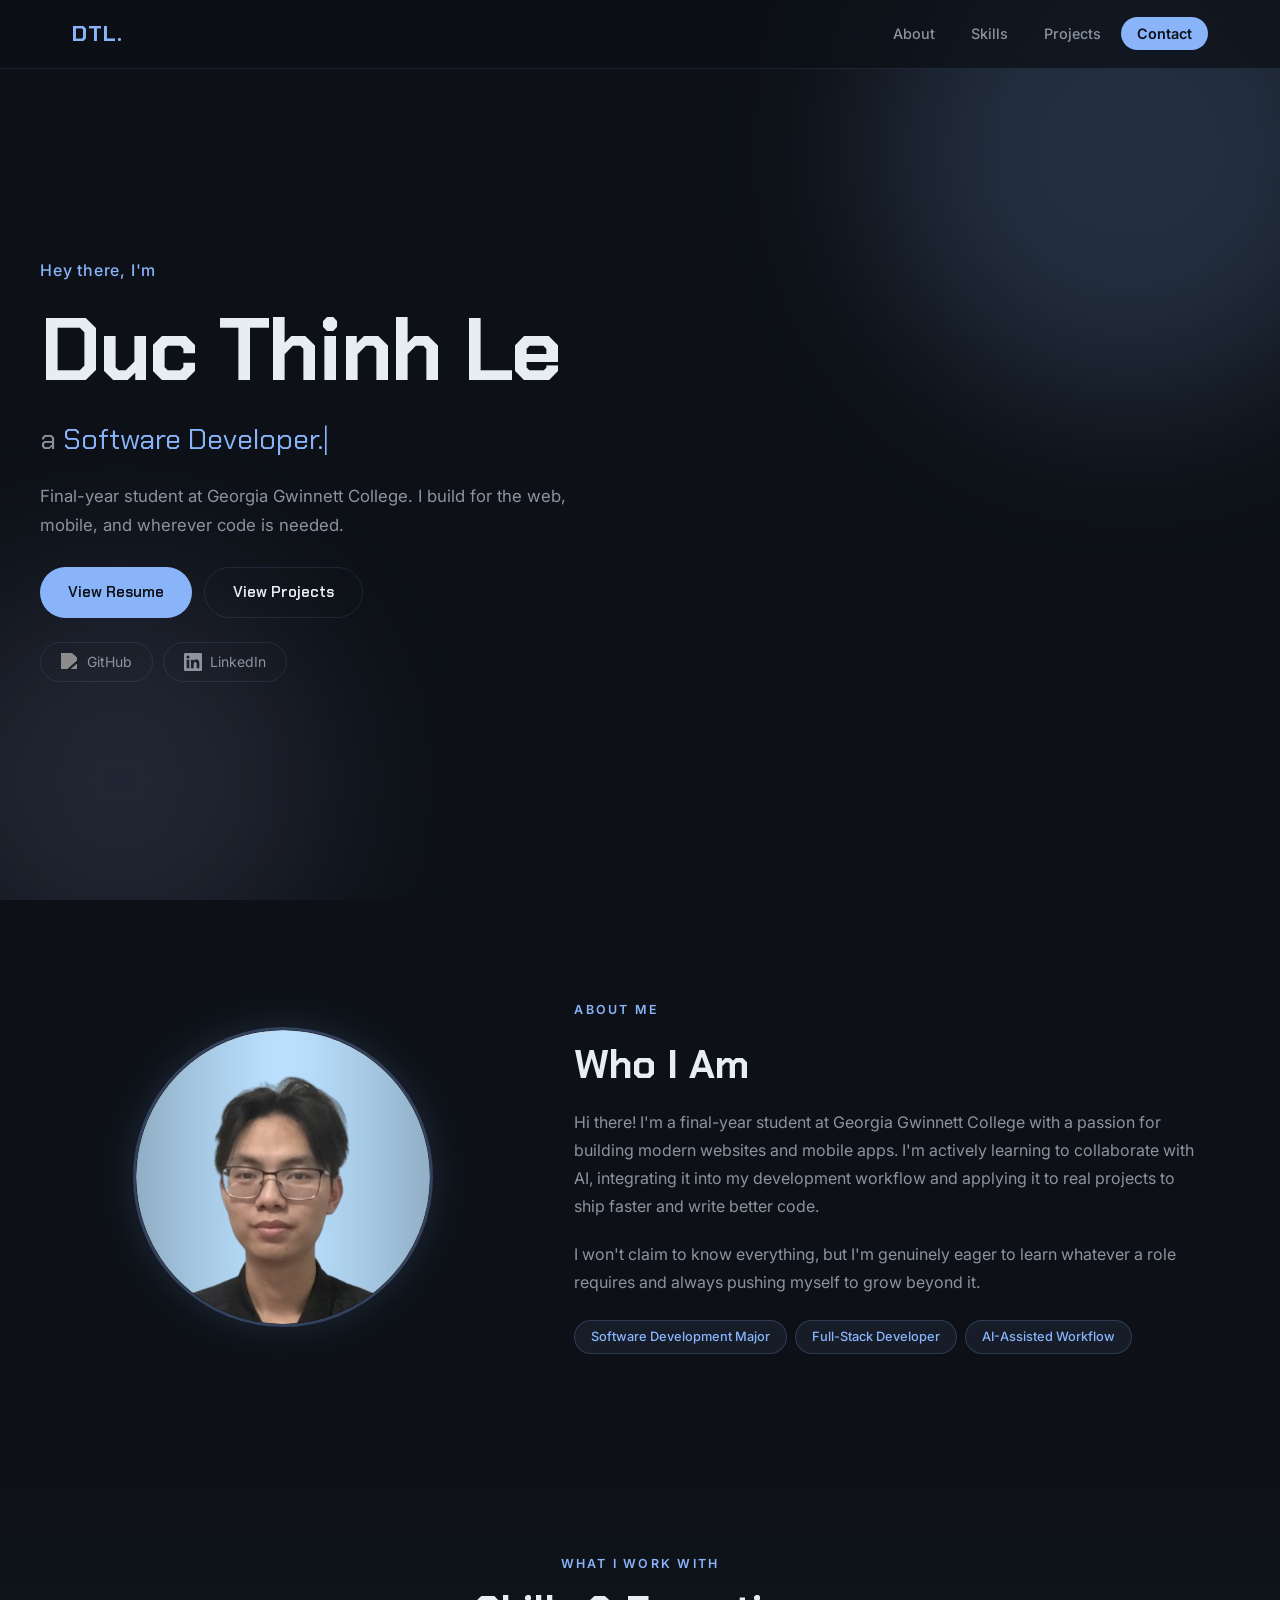
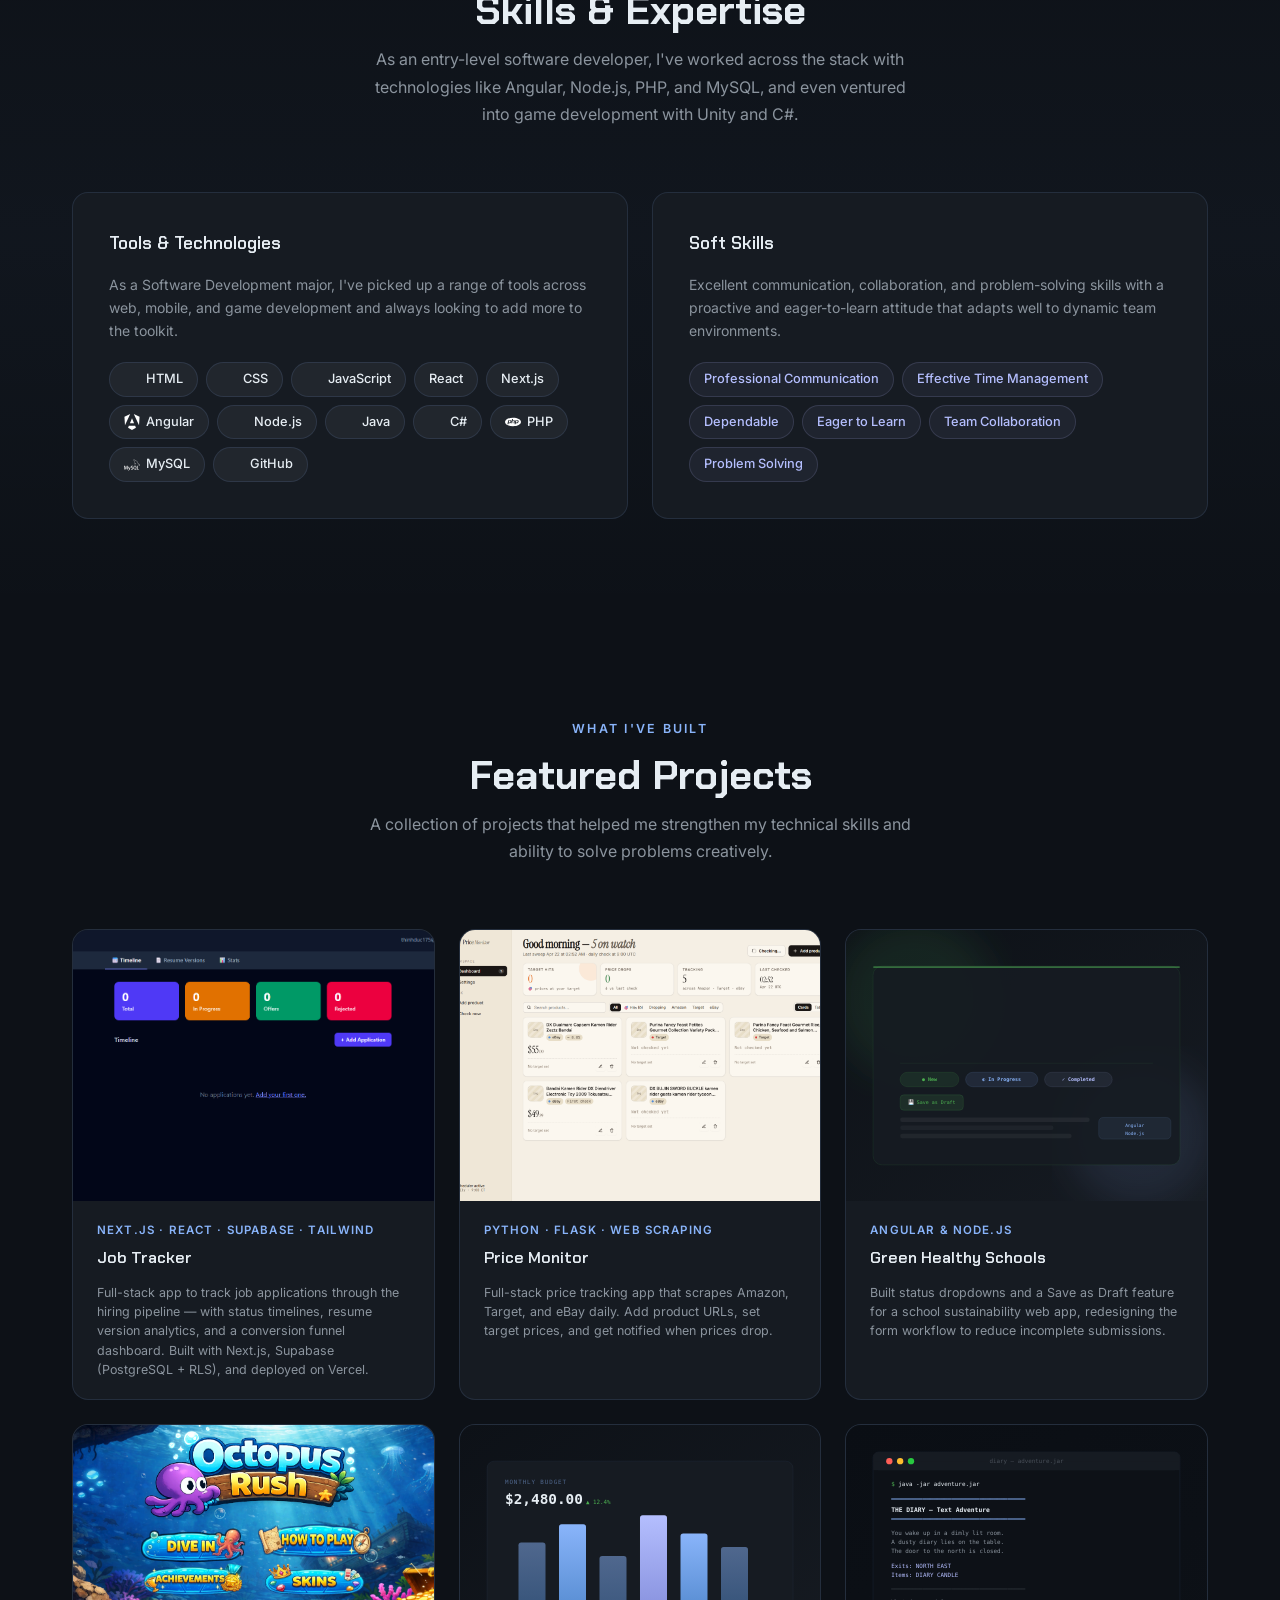
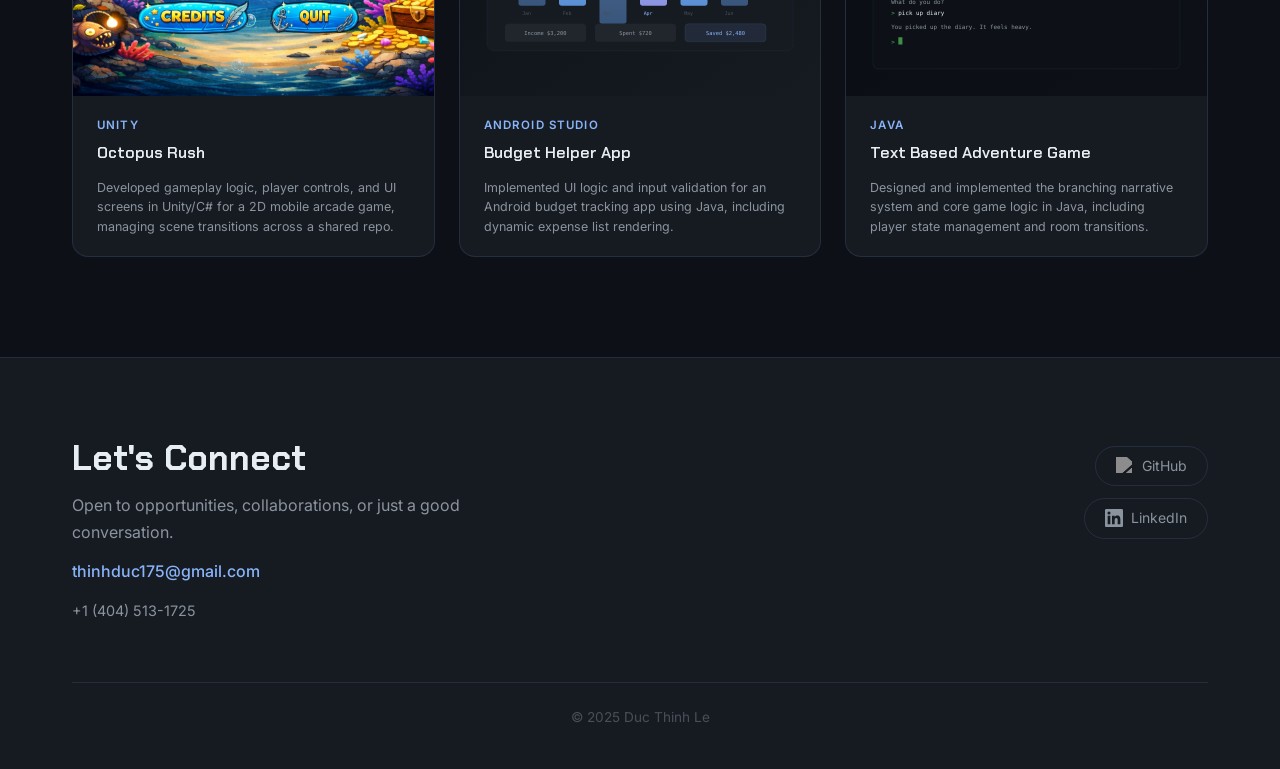
==== index.html @ 457f5bfb "Add Price Monitor project to portfolio and resume - Live link to Railway deployment with real screen" ====
<!DOCTYPE html>
<html lang="en">
  <head>
    <meta charset="UTF-8" />
    <meta name="viewport" content="width=device-width, initial-scale=1.0" />
    <title>Duc Thinh Le — Portfolio</title>
    <link rel="stylesheet" href="css/main.css" />
    <link rel="icon" href="./assets/rocket-icon.ico" />
    <link rel="preconnect" href="https://fonts.googleapis.com" />
    <link rel="preconnect" href="https://fonts.gstatic.com" crossorigin />
    <link href="https://fonts.googleapis.com/css2?family=Chakra+Petch:wght@300;400;600;700&family=Inter:wght@400;500&display=swap" rel="stylesheet" />
  </head>
  <body>

    <!-- NAV -->
    <nav class="nav">
      <div class="nav__inner">
        <a href="#hero" class="nav__logo">DTL.</a>
        <ul class="nav__links" id="navLinks">
          <li><a href="#about" onclick="closeNav()">About</a></li>
          <li><a href="#skills" onclick="closeNav()">Skills</a></li>
          <li><a href="#projects" onclick="closeNav()">Projects</a></li>
          <li><a href="#contact" class="nav__cta" onclick="closeNav()">Contact</a></li>
        </ul>
        <button class="nav__hamburger" id="hamburger" aria-label="Toggle menu" onclick="toggleNav()">
          <span></span><span></span><span></span>
        </button>
      </div>
    </nav>

    <!-- HERO -->
    <section id="hero" class="hero">
      <div class="blob blob--1"></div>
      <div class="blob blob--2"></div>
      <div class="hero__inner">
        <span class="hero__greeting">Hey there, I'm</span>
        <h1 class="hero__name">Duc Thinh Le</h1>
        <p class="hero__role">a <span id="typewriter" class="typewriter"></span><span class="cursor">|</span></p>
        <p class="hero__bio">
          Final-year student at Georgia Gwinnett College. I build for the web, mobile, and wherever code is needed.
        </p>
        <div class="hero__actions">
          <a href="./resume.html" target="_blank" class="btn btn--primary">View Resume</a>
          <a href="#projects" class="btn btn--ghost">View Projects</a>
        </div>
        <div class="hero__socials">
          <a href="https://github.com/ducthinhle1" target="_blank" rel="noopener noreferrer" class="social-pill">
            <img src="./assets/icons/github.svg" alt="GitHub" />
            GitHub
          </a>
          <a href="https://www.linkedin.com/in/duc-thinh-le-26557335a/" target="_blank" rel="noopener noreferrer" class="social-pill">
            <svg xmlns="http://www.w3.org/2000/svg" width="18" height="18" viewBox="0 0 24 24" fill="currentColor" aria-hidden="true"><path d="M20.447 20.452h-3.554v-5.569c0-1.328-.027-3.037-1.852-3.037-1.853 0-2.136 1.445-2.136 2.939v5.667H9.351V9h3.414v1.561h.046c.477-.9 1.637-1.85 3.37-1.85 3.601 0 4.267 2.37 4.267 5.455v6.286zM5.337 7.433a2.062 2.062 0 0 1-2.063-2.065 2.064 2.064 0 1 1 2.063 2.065zm1.782 13.019H3.555V9h3.564v11.452zM22.225 0H1.771C.792 0 0 .774 0 1.729v20.542C0 23.227.792 24 1.771 24h20.451C23.2 24 24 23.227 24 22.271V1.729C24 .774 23.2 0 22.222 0h.003z"/></svg>
            LinkedIn
          </a>
        </div>
      </div>
    </section>

    <!-- ABOUT -->
    <section id="about" class="about">
      <div class="container">
        <div class="about__grid">
          <div class="about__photo-wrap">
            <div class="about__photo-frame">
              <img src="./assets/profilephoto.jpg" alt="Duc Thinh Le" class="about__photo" />
            </div>
          </div>
          <div class="about__content">
            <span class="section__eyebrow">About Me</span>
            <h2 class="section__heading">Who I Am</h2>
            <p class="about__text">
              Hi there! I'm a final-year student at Georgia Gwinnett College with a passion for
              building modern websites and mobile apps. I'm actively learning to collaborate with AI,
              integrating it into my development workflow and applying it to real projects to ship
              faster and write better code.
            </p>
            <p class="about__text">
              I won't claim to know everything, but I'm genuinely eager to learn whatever a role
              requires and always pushing myself to grow beyond it.
            </p>
            <div class="about__tags">
              <span class="tag">Software Development Major</span>
              <span class="tag">Full-Stack Developer</span>
              <span class="tag">AI-Assisted Workflow</span>
            </div>
          </div>
        </div>
      </div>
    </section>

    <!-- SKILLS -->
    <section id="skills" class="skills">
      <div class="container">
        <div class="section__header">
          <span class="section__eyebrow">What I Work With</span>
          <h2 class="section__heading">Skills &amp; Expertise</h2>
          <p class="section__subtext">
            As an entry-level software developer, I've worked across the stack with technologies like
            Angular, Node.js, PHP, and MySQL, and even ventured into game development with Unity and C#.
          </p>
        </div>
        <div class="skills__cards">
          <div class="skills__card">
            <h3 class="skills__card-title">Tools &amp; Technologies</h3>
            <p class="skills__card-desc">
              As a Software Development major, I've picked up a range of tools across web, mobile,
              and game development and always looking to add more to the toolkit.
            </p>
            <div class="pills">
              <span class="pill"><img src="./assets/icons/html.svg" alt="" />HTML</span>
              <span class="pill"><img src="./assets/icons/css.svg" alt="" />CSS</span>
              <span class="pill"><img src="./assets/icons/JS.svg" alt="" />JavaScript</span>
              <span class="pill">React</span>
              <span class="pill">Next.js</span>
              <span class="pill"><img src="./assets/icons/angular.svg" alt="" />Angular</span>
              <span class="pill"><img src="./assets/icons/node-js.svg" alt="" />Node.js</span>
              <span class="pill"><img src="./assets/icons/java.svg" alt="" />Java</span>
              <span class="pill"><img src="./assets/icons/csharp.svg" alt="" />C#</span>
              <span class="pill"><img src="./assets/icons/php.svg" alt="" />PHP</span>
              <span class="pill"><img src="./assets/icons/mysql.svg" alt="" />MySQL</span>
              <span class="pill"><img src="./assets/icons/github.svg" alt="" />GitHub</span>
            </div>
          </div>
          <div class="skills__card">
            <h3 class="skills__card-title">Soft Skills</h3>
            <p class="skills__card-desc">
              Excellent communication, collaboration, and problem-solving skills with a proactive
              and eager-to-learn attitude that adapts well to dynamic team environments.
            </p>
            <div class="pills">
              <span class="pill pill--soft">Professional Communication</span>
              <span class="pill pill--soft">Effective Time Management</span>
              <span class="pill pill--soft">Dependable</span>
              <span class="pill pill--soft">Eager to Learn</span>
              <span class="pill pill--soft">Team Collaboration</span>
              <span class="pill pill--soft">Problem Solving</span>
            </div>
          </div>
        </div>
      </div>
    </section>

    <!-- PROJECTS -->
    <section id="projects" class="projects">
      <div class="container">
        <div class="section__header">
          <span class="section__eyebrow">What I've Built</span>
          <h2 class="section__heading">Featured Projects</h2>
          <p class="section__subtext">
            A collection of projects that helped me strengthen my technical skills and ability to solve problems creatively.
          </p>
        </div>
        <div class="projects__grid">

          <a href="https://job-tracker-pi-dusky.vercel.app" target="_blank" rel="noopener noreferrer" class="project-card">
            <div class="project-card__img-wrap">
              <img src="./assets/JobTracker.png" alt="Job Tracker" class="project-card__img" />
              <div class="project-card__overlay"><span>View Live →</span></div>
            </div>
            <div class="project-card__body">
              <span class="project-card__tech">Next.js · React · Supabase · Tailwind</span>
              <h3 class="project-card__title">Job Tracker</h3>
              <p class="project-card__desc">Full-stack app to track job applications through the hiring pipeline — with status timelines, resume version analytics, and a conversion funnel dashboard. Built with Next.js, Supabase (PostgreSQL + RLS), and deployed on Vercel.</p>
            </div>
          </a>

          <a href="https://price-monitor-production-5ecb.up.railway.app" target="_blank" rel="noopener noreferrer" class="project-card">
            <div class="project-card__img-wrap">
              <img src="./assets/price_monitor.png" alt="Price Monitor" class="project-card__img" />
              <div class="project-card__overlay"><span>View Live →</span></div>
            </div>
            <div class="project-card__body">
              <span class="project-card__tech">Python · Flask · Web Scraping</span>
              <h3 class="project-card__title">Price Monitor</h3>
              <p class="project-card__desc">Full-stack price tracking app that scrapes Amazon, Target, and eBay daily. Add product URLs, set target prices, and get notified when prices drop.</p>
            </div>
          </a>

          <a href="https://github.com/GGC-SD/GreenHealthySchools" target="_blank" rel="noopener noreferrer" class="project-card">
            <div class="project-card__img-wrap">
              <img src="./assets/green-healthy-schools.svg" alt="Green Healthy Schools" class="project-card__img" />
              <div class="project-card__overlay"><span>View on GitHub →</span></div>
            </div>
            <div class="project-card__body">
              <span class="project-card__tech">Angular &amp; Node.js</span>
              <h3 class="project-card__title">Green Healthy Schools</h3>
              <p class="project-card__desc">Built status dropdowns and a Save as Draft feature for a school sustainability web app, redesigning the form workflow to reduce incomplete submissions.</p>
            </div>
          </a>

          <a href="https://github.com/ChristianZar/OctopusRush" target="_blank" rel="noopener noreferrer" class="project-card">
            <div class="project-card__img-wrap">
              <img src="./assets/OctopusRushGame.png" alt="Octopus Rush" class="project-card__img" />
              <div class="project-card__overlay"><span>View on GitHub →</span></div>
            </div>
            <div class="project-card__body">
              <span class="project-card__tech">Unity</span>
              <h3 class="project-card__title">Octopus Rush</h3>
              <p class="project-card__desc">Developed gameplay logic, player controls, and UI screens in Unity/C# for a 2D mobile arcade game, managing scene transitions across a shared repo.</p>
            </div>
          </a>

          <a href="https://github.com/ChristianZar/BudgetHelper-app" target="_blank" rel="noopener noreferrer" class="project-card">
            <div class="project-card__img-wrap">
              <img src="./assets/budget-helper.svg" alt="Budget Helper App" class="project-card__img" />
              <div class="project-card__overlay"><span>View on GitHub →</span></div>
            </div>
            <div class="project-card__body">
              <span class="project-card__tech">Android Studio</span>
              <h3 class="project-card__title">Budget Helper App</h3>
              <p class="project-card__desc">Implemented UI logic and input validation for an Android budget tracking app using Java, including dynamic expense list rendering.</p>
            </div>
          </a>

          <a href="https://github.com/rwprice31/diary" target="_blank" rel="noopener noreferrer" class="project-card">
            <div class="project-card__img-wrap">
              <img src="./assets/text-adventure.svg" alt="Text Based Adventure Game" class="project-card__img" />
              <div class="project-card__overlay"><span>View on GitHub →</span></div>
            </div>
            <div class="project-card__body">
              <span class="project-card__tech">Java</span>
              <h3 class="project-card__title">Text Based Adventure Game</h3>
              <p class="project-card__desc">Designed and implemented the branching narrative system and core game logic in Java, including player state management and room transitions.</p>
            </div>
          </a>


        </div>
      </div>
    </section>

    <!-- FOOTER / CONTACT -->
    <footer id="contact" class="footer">
      <div class="container">
        <div class="footer__grid">
          <div class="footer__left">
            <h2 class="footer__heading">Let's Connect</h2>
            <p class="footer__text">Open to opportunities, collaborations, or just a good conversation.</p>
            <a href="mailto:thinhduc175@gmail.com" class="footer__email">thinhduc175@gmail.com</a>
            <p class="footer__phone">+1 (404) 513-1725</p>
          </div>
          <div class="footer__right">
            <a href="https://github.com/ducthinhle1" target="_blank" rel="noopener noreferrer" class="social-pill">
              <img src="./assets/icons/github.svg" alt="GitHub" />
              GitHub
            </a>
            <a href="https://www.linkedin.com/in/duc-thinh-le-26557335a/" target="_blank" rel="noopener noreferrer" class="social-pill">
              <svg xmlns="http://www.w3.org/2000/svg" width="18" height="18" viewBox="0 0 24 24" fill="currentColor" aria-hidden="true"><path d="M20.447 20.452h-3.554v-5.569c0-1.328-.027-3.037-1.852-3.037-1.853 0-2.136 1.445-2.136 2.939v5.667H9.351V9h3.414v1.561h.046c.477-.9 1.637-1.85 3.37-1.85 3.601 0 4.267 2.37 4.267 5.455v6.286zM5.337 7.433a2.062 2.062 0 0 1-2.063-2.065 2.064 2.064 0 1 1 2.063 2.065zm1.782 13.019H3.555V9h3.564v11.452zM22.225 0H1.771C.792 0 0 .774 0 1.729v20.542C0 23.227.792 24 1.771 24h20.451C23.2 24 24 23.227 24 22.271V1.729C24 .774 23.2 0 22.222 0h.003z"/></svg>
              LinkedIn
            </a>
          </div>
        </div>
        <div class="footer__bottom">
          <p>© 2025 Duc Thinh Le</p>
        </div>
      </div>
    </footer>

    <script>
      function toggleNav() {
        const nav = document.getElementById('navLinks');
        const btn = document.getElementById('hamburger');
        nav.classList.toggle('nav__links--open');
        btn.classList.toggle('nav__hamburger--open');
      }
      function closeNav() {
        document.getElementById('navLinks').classList.remove('nav__links--open');
        document.getElementById('hamburger').classList.remove('nav__hamburger--open');
      }

      const words = ['Software Developer.', 'Full-Stack Developer.', 'Problem Solver.', 'Lifelong Learner.'];
      let wi = 0, ci = 0, del = false;
      const el = document.getElementById('typewriter');
      function tick() {
        const w = words[wi];
        el.textContent = del ? w.slice(0, --ci) : w.slice(0, ++ci);
        if (!del && ci === w.length) { del = true; setTimeout(tick, 2000); return; }
        if (del && ci === 0) { del = false; wi = (wi + 1) % words.length; }
        setTimeout(tick, del ? 50 : 90);
      }
      tick();
    </script>
  </body>
</html>
---- css/main.css ----
@import "theme.css";
@import "./sections/header.css";
@import "./sections/about-me.css";
@import "./sections/skills.css";
@import "./sections/projects.css";
@import "./sections/footer.css";
@import "./animation.css";

*, *::before, *::after {
  box-sizing: border-box;
}

html {
  scroll-behavior: smooth;
}

body {
  background-color: var(--bg);
  color: var(--text);
  font-family: 'Inter', sans-serif;
  font-size: 1rem;
  line-height: 1.6;
}

a {
  text-decoration: none;
  color: inherit;
}

.container {
  max-width: 1200px;
  margin: 0 auto;
  padding: 0 2rem;
}

section {
  padding: 100px 0;
}

.section__header {
  text-align: center;
  margin-bottom: 64px;
  display: flex;
  flex-direction: column;
  align-items: center;
  gap: 12px;
}

.section__eyebrow {
  font-size: 0.78rem;
  font-weight: 600;
  letter-spacing: 0.18em;
  text-transform: uppercase;
  color: var(--blue);
}

.section__heading {
  font-family: 'Chakra Petch', sans-serif;
  font-size: 2.5rem;
  font-weight: 700;
  color: var(--text);
  line-height: 1.2;
}

.section__subtext {
  max-width: 55ch;
  color: var(--subtext);
  text-align: center;
  line-height: 1.7;
}

.btn {
  display: inline-flex;
  align-items: center;
  gap: 8px;
  padding: 12px 28px;
  border-radius: var(--radius-pill);
  font-family: 'Chakra Petch', sans-serif;
  font-weight: 600;
  font-size: 0.95rem;
  transition: all 0.25s ease;
  cursor: pointer;
  border: none;
}

.btn--primary {
  background: var(--blue);
  color: #0d1117;
}

.btn--primary:hover {
  background: #a5c8ff;
  transform: translateY(-2px);
  box-shadow: 0 8px 24px var(--glow);
}

.btn--ghost {
  border: 1px solid var(--border);
  color: var(--text);
  background: transparent;
}

.btn--ghost:hover {
  border-color: var(--blue);
  color: var(--blue);
  transform: translateY(-2px);
}

.social-pill {
  display: inline-flex;
  align-items: center;
  gap: 8px;
  padding: 8px 20px;
  border-radius: var(--radius-pill);
  border: 1px solid var(--border);
  color: var(--subtext);
  font-size: 0.875rem;
  transition: all 0.2s ease;
}

.social-pill:hover {
  border-color: var(--blue);
  color: var(--blue);
}

.social-pill img {
  width: 18px;
  height: 18px;
  filter: brightness(0) invert(0.55);
}

.social-pill:hover img {
  filter: brightness(0) saturate(100%) invert(74%) sepia(55%) saturate(500%) hue-rotate(195deg);
}

.social-pill svg {
  flex-shrink: 0;
}
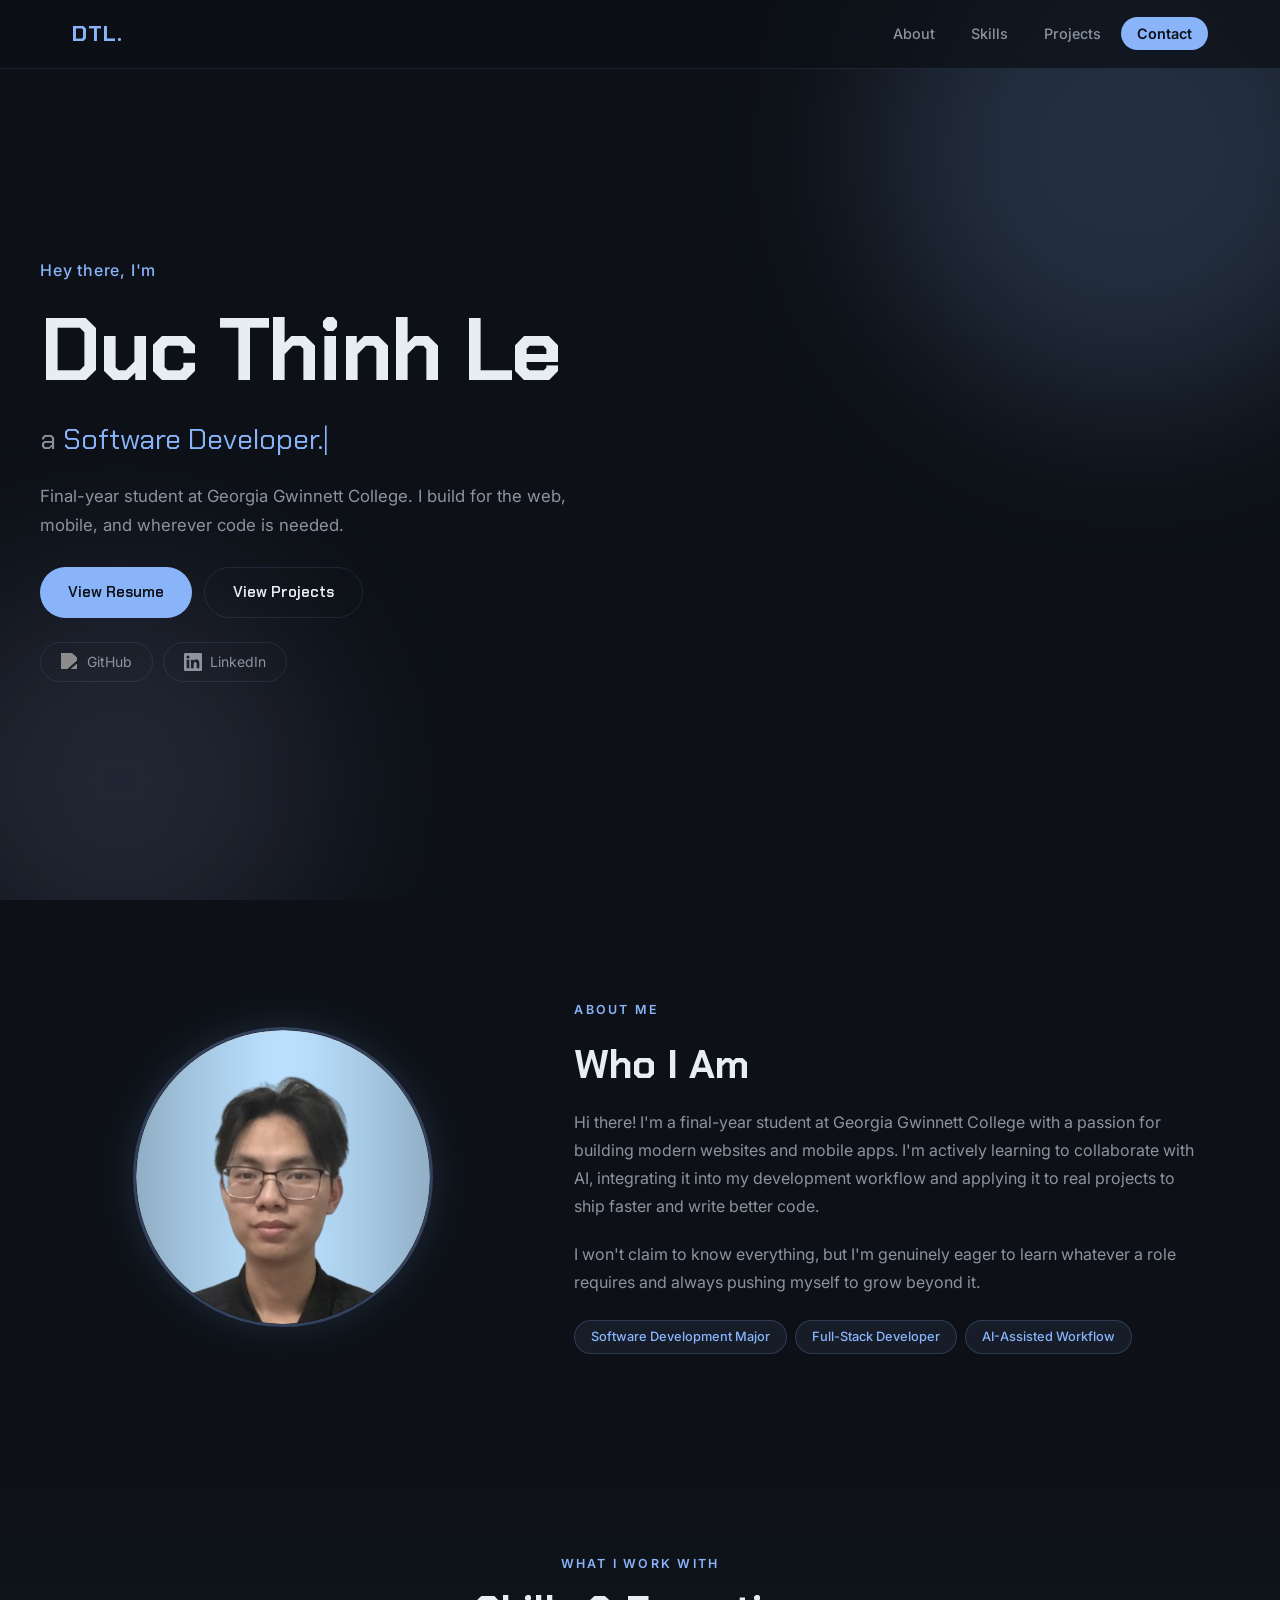
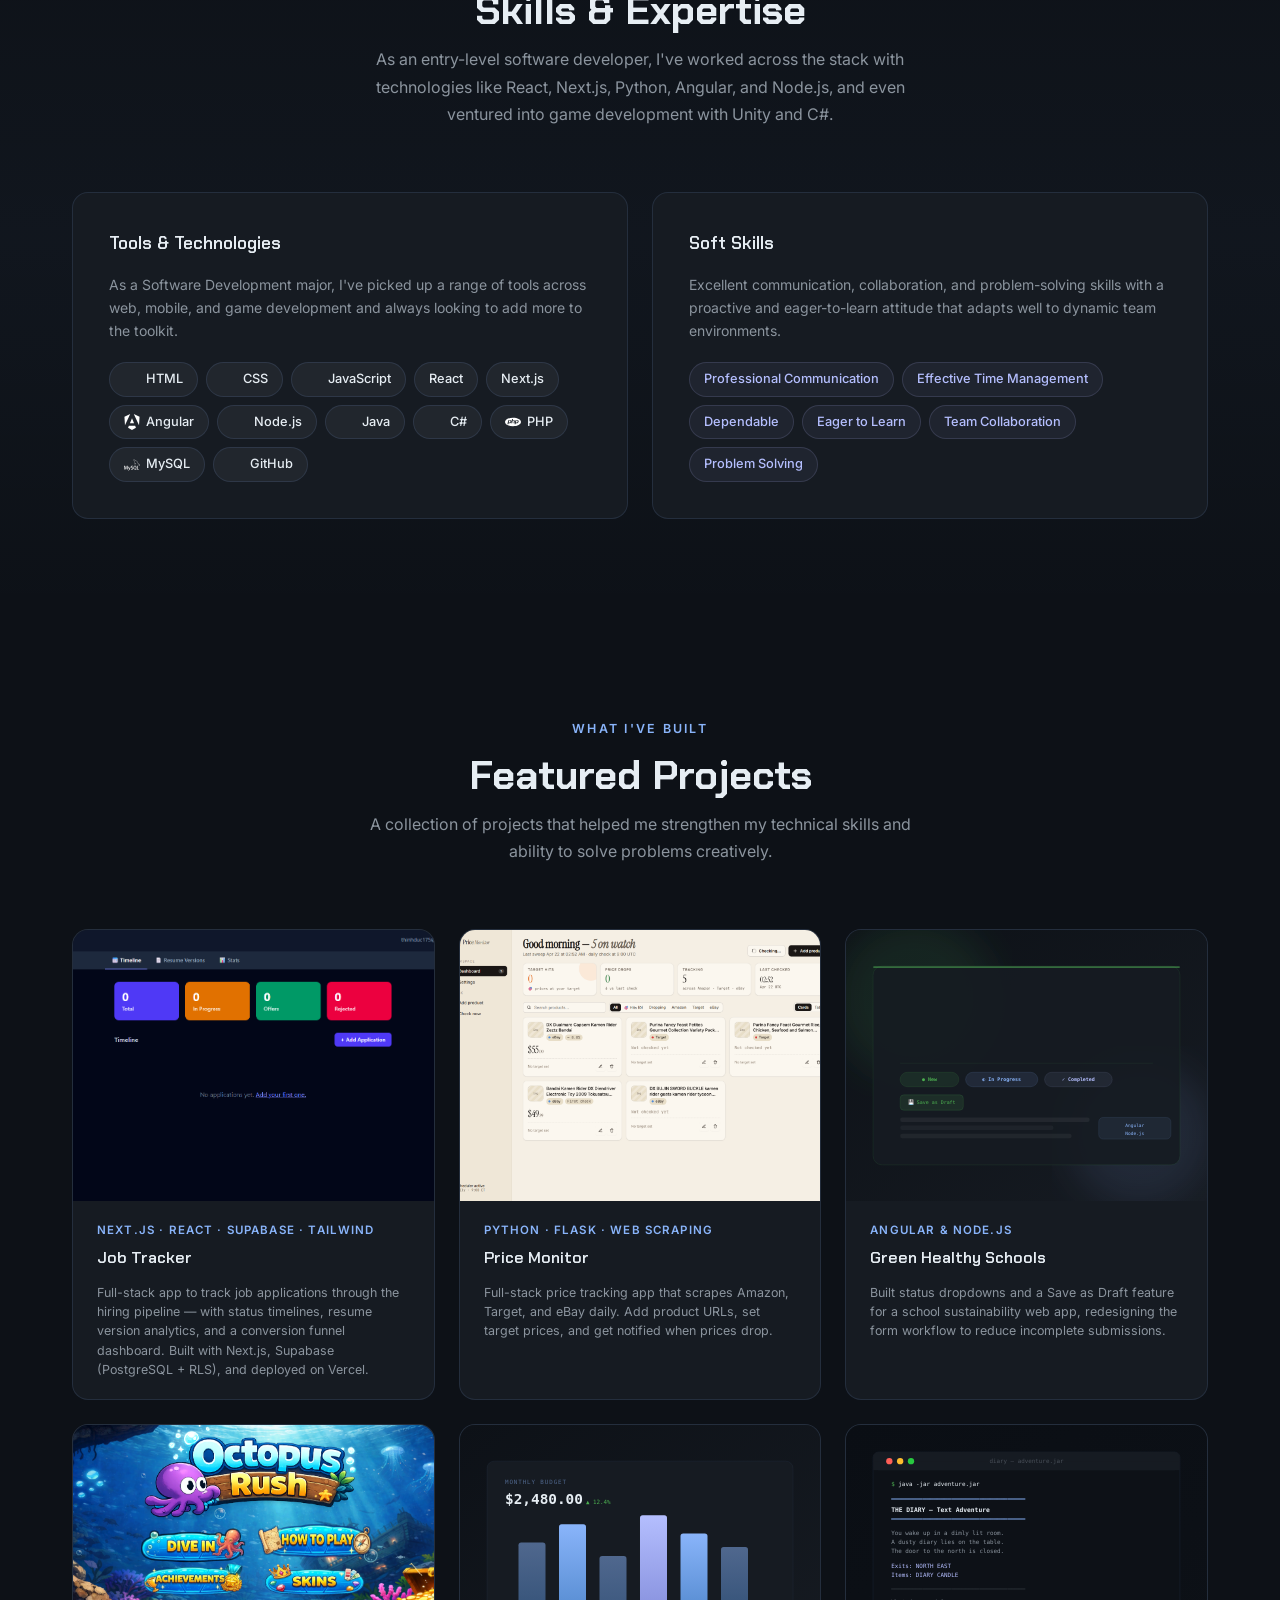
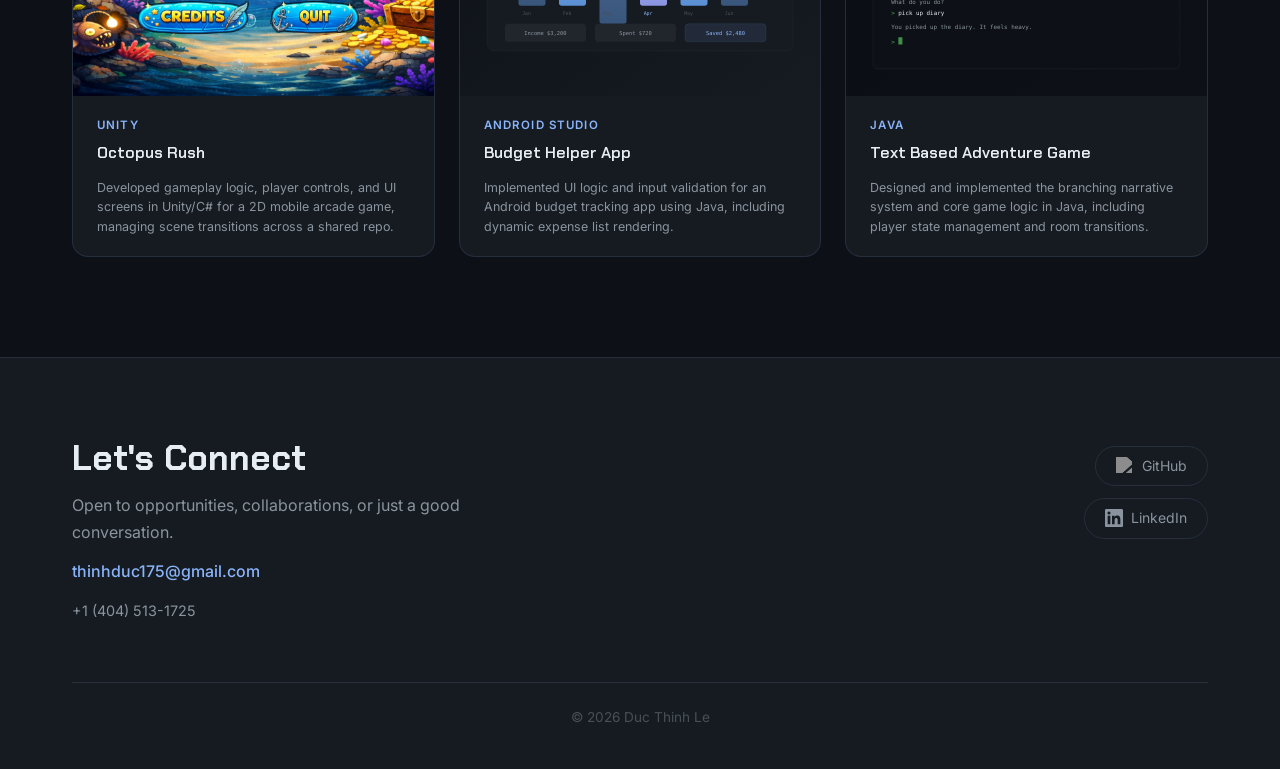
==== commit c07e0e02: "Fix accuracy issues across portfolio and resume - Gongcha team size: 4-6 -> 2-3 staff (actual) - Pri" ====
--- a/index.html
+++ b/index.html
@@ -96,7 +96,7 @@
           <h2 class="section__heading">Skills &amp; Expertise</h2>
           <p class="section__subtext">
             As an entry-level software developer, I've worked across the stack with technologies like
-            Angular, Node.js, PHP, and MySQL, and even ventured into game development with Unity and C#.
+            React, Next.js, Python, Angular, and Node.js, and even ventured into game development with Unity and C#.
           </p>
         </div>
         <div class="skills__cards">
@@ -251,7 +251,7 @@
           </div>
         </div>
         <div class="footer__bottom">
-          <p>© 2025 Duc Thinh Le</p>
+          <p>© 2026 Duc Thinh Le</p>
         </div>
       </div>
     </footer>
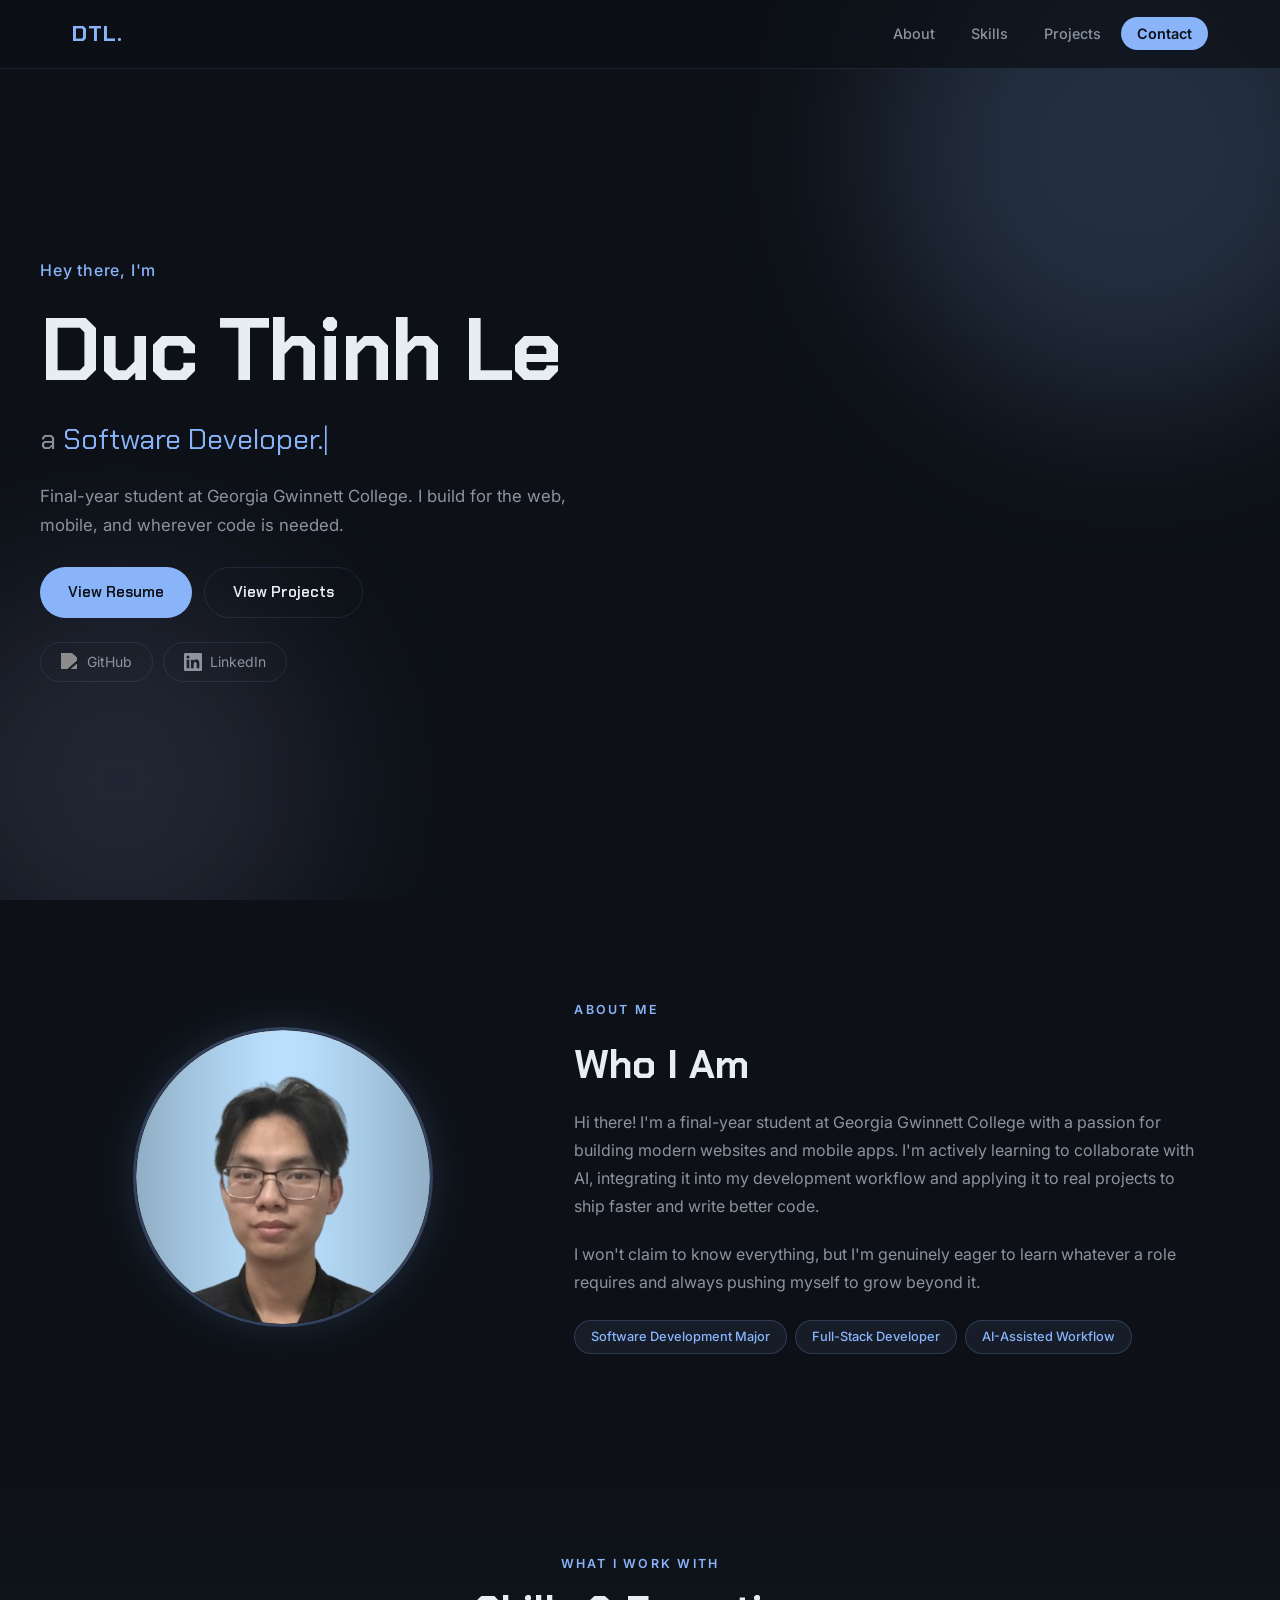
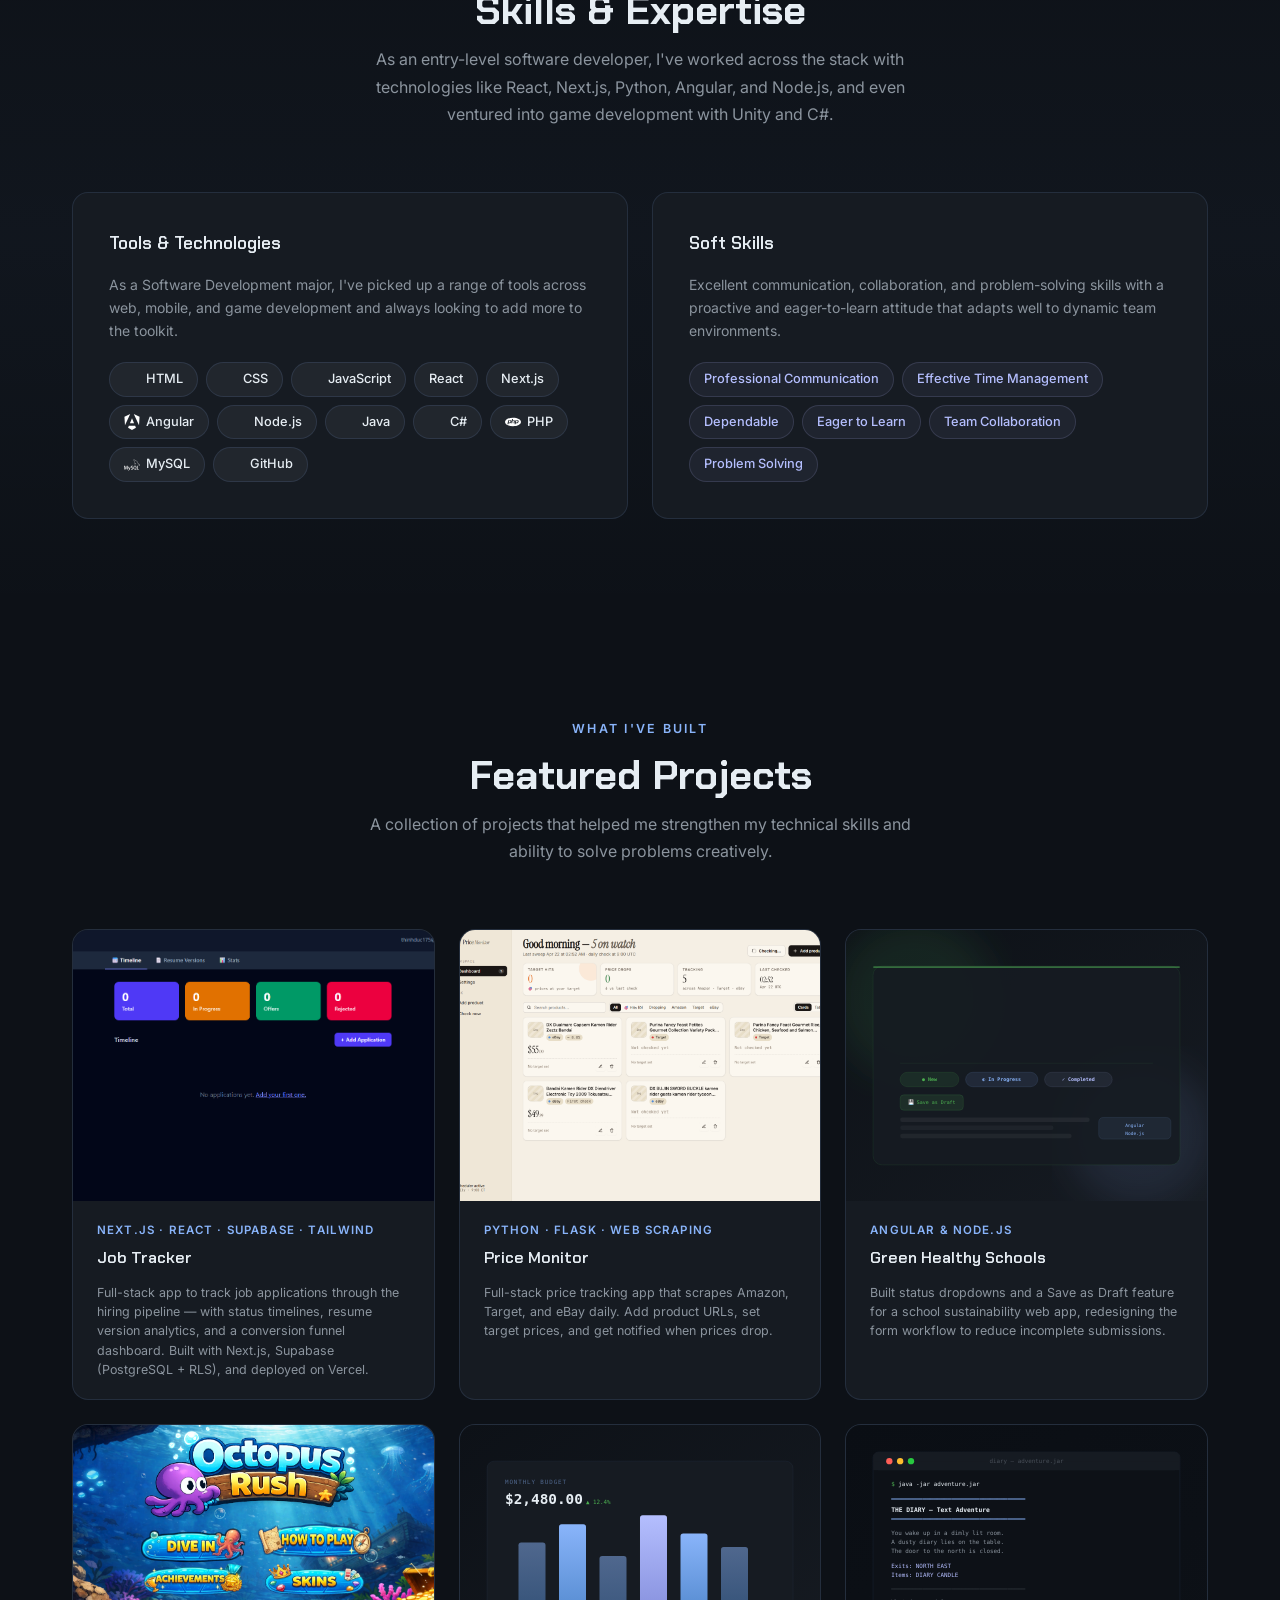
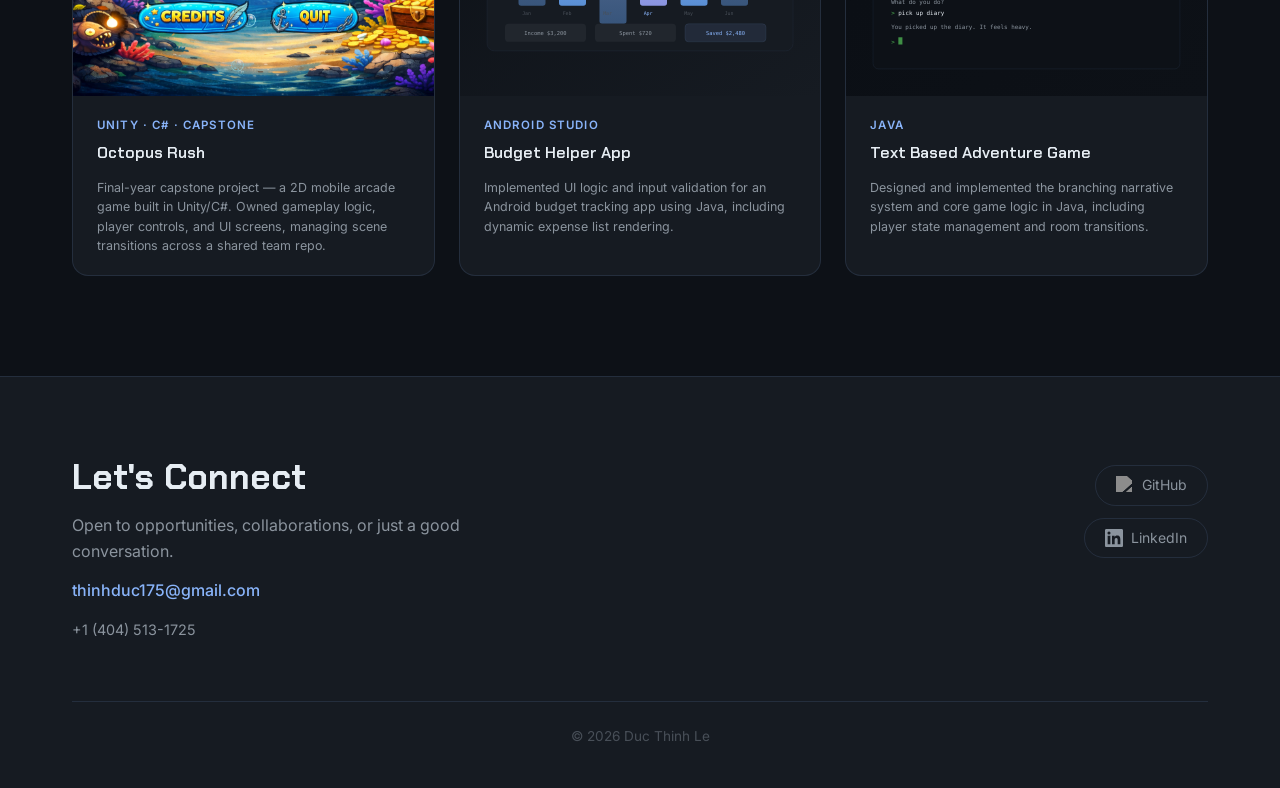
==== commit 4f524dfa: "Label Octopus Rush as final-year capstone project Co-Authored-By: Claude Sonnet 4.6 <noreply@anthrop" ====
--- a/index.html
+++ b/index.html
@@ -194,9 +194,9 @@
               <div class="project-card__overlay"><span>View on GitHub →</span></div>
             </div>
             <div class="project-card__body">
-              <span class="project-card__tech">Unity</span>
+              <span class="project-card__tech">Unity · C# · Capstone</span>
               <h3 class="project-card__title">Octopus Rush</h3>
-              <p class="project-card__desc">Developed gameplay logic, player controls, and UI screens in Unity/C# for a 2D mobile arcade game, managing scene transitions across a shared repo.</p>
+              <p class="project-card__desc">Final-year capstone project — a 2D mobile arcade game built in Unity/C#. Owned gameplay logic, player controls, and UI screens, managing scene transitions across a shared team repo.</p>
             </div>
           </a>
 
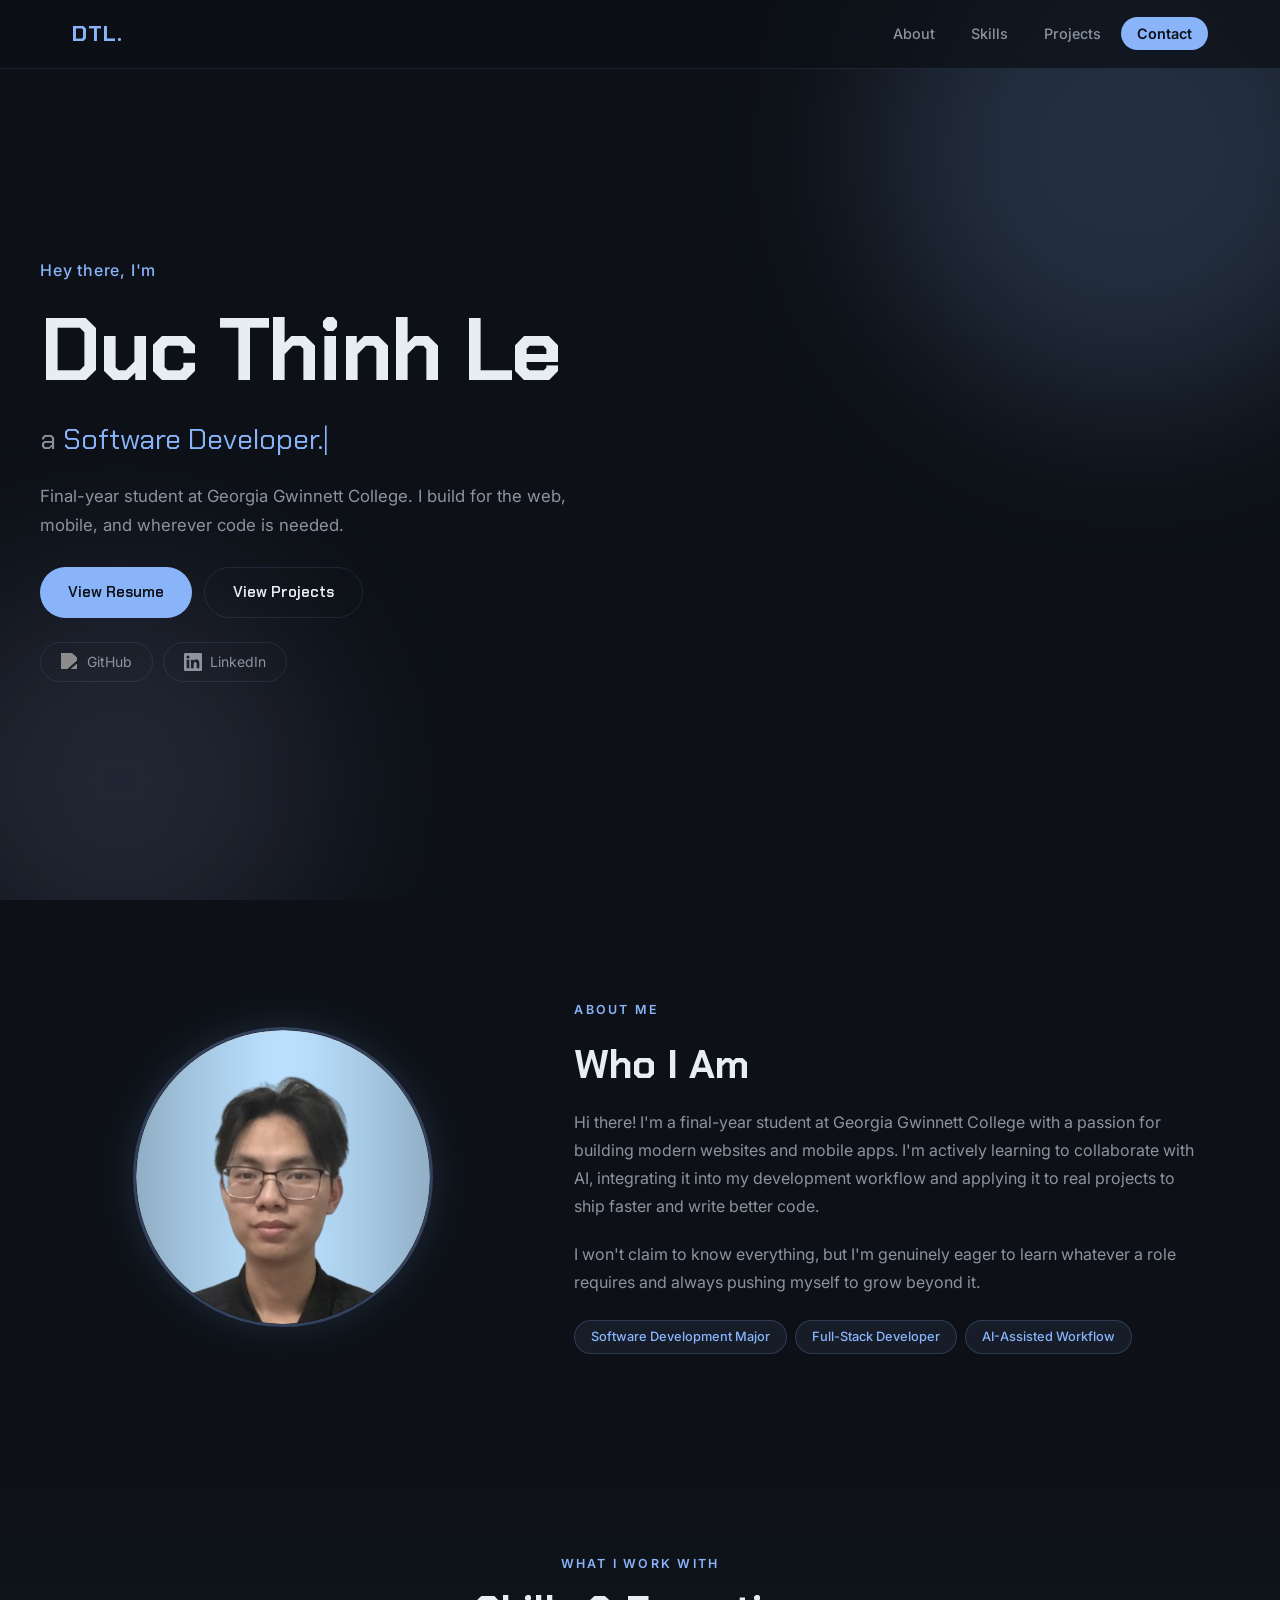
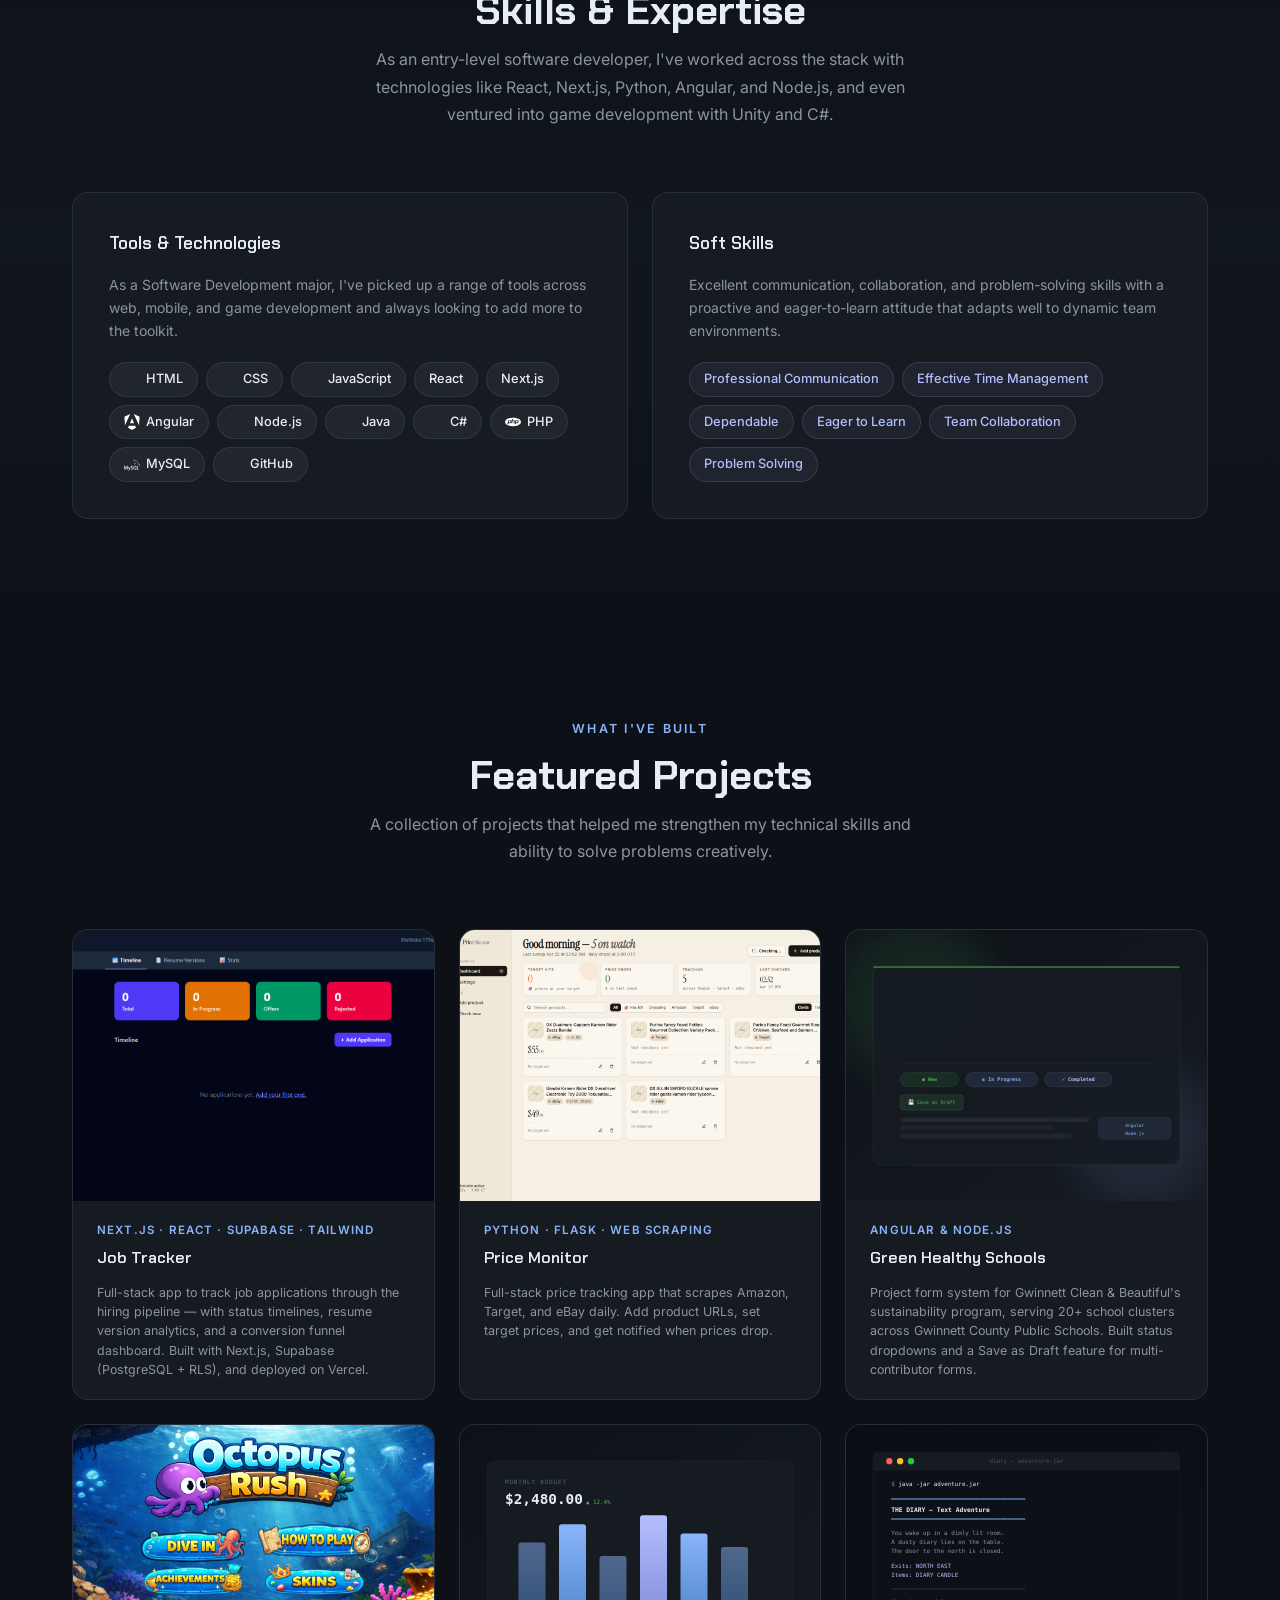
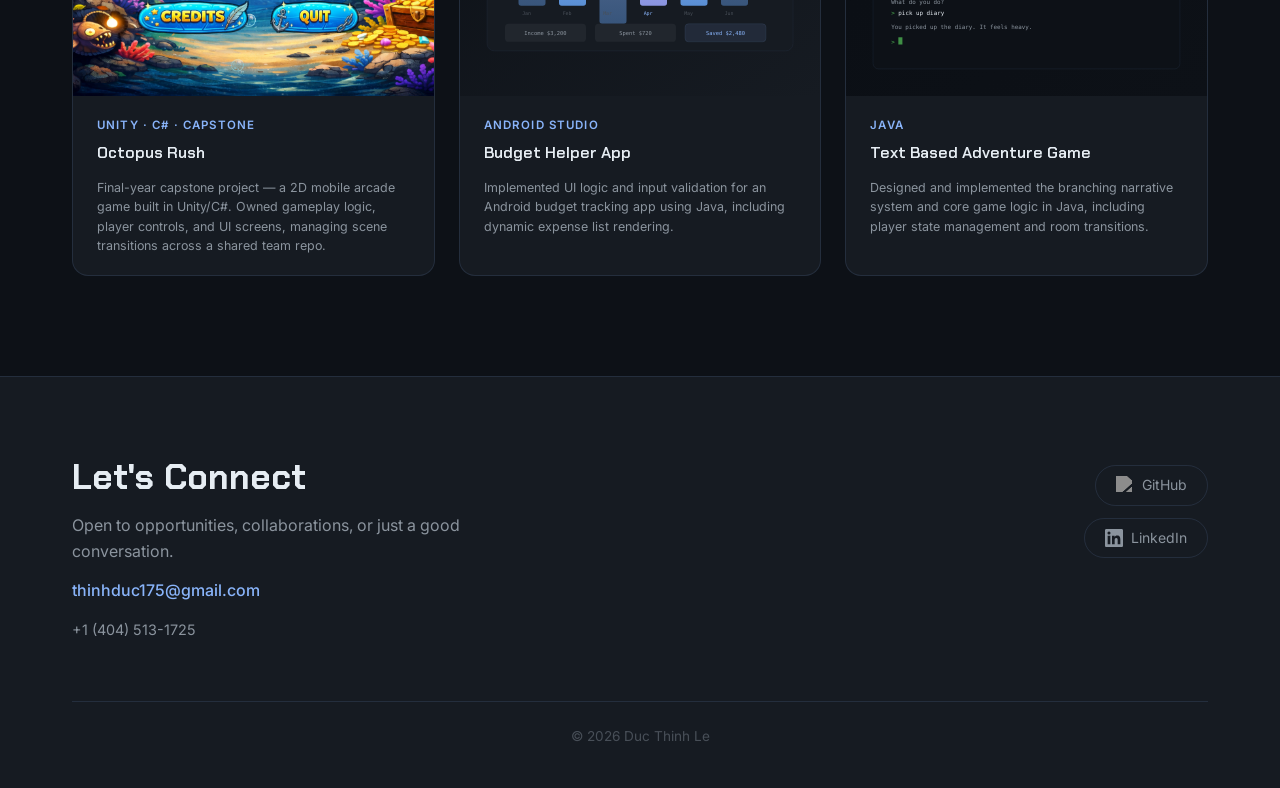
==== commit 9905e9d6: "Add real-world impact to Green Healthy Schools project - Reference 20+ school clusters in Gwinnett C" ====
--- a/index.html
+++ b/index.html
@@ -184,7 +184,7 @@
             <div class="project-card__body">
               <span class="project-card__tech">Angular &amp; Node.js</span>
               <h3 class="project-card__title">Green Healthy Schools</h3>
-              <p class="project-card__desc">Built status dropdowns and a Save as Draft feature for a school sustainability web app, redesigning the form workflow to reduce incomplete submissions.</p>
+              <p class="project-card__desc">Project form system for Gwinnett Clean &amp; Beautiful's sustainability program, serving 20+ school clusters across Gwinnett County Public Schools. Built status dropdowns and a Save as Draft feature for multi-contributor forms.</p>
             </div>
           </a>
 
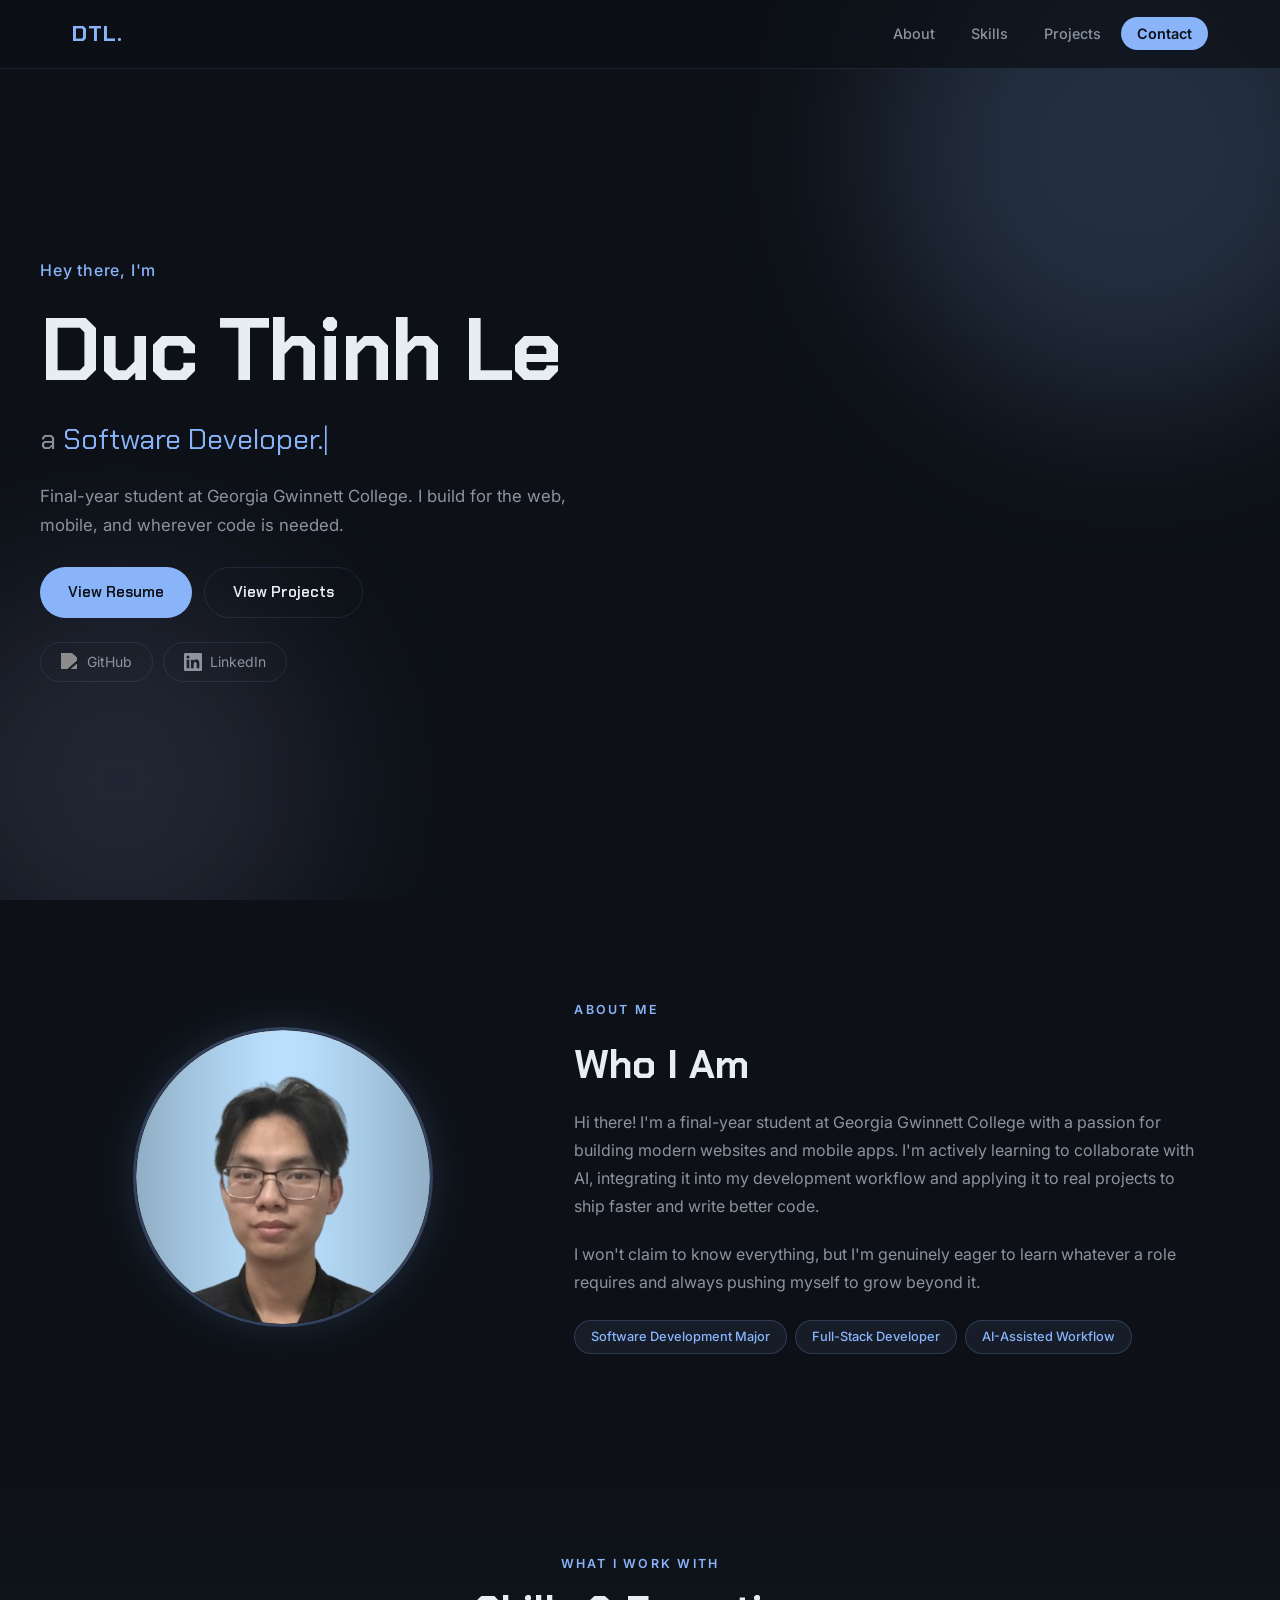
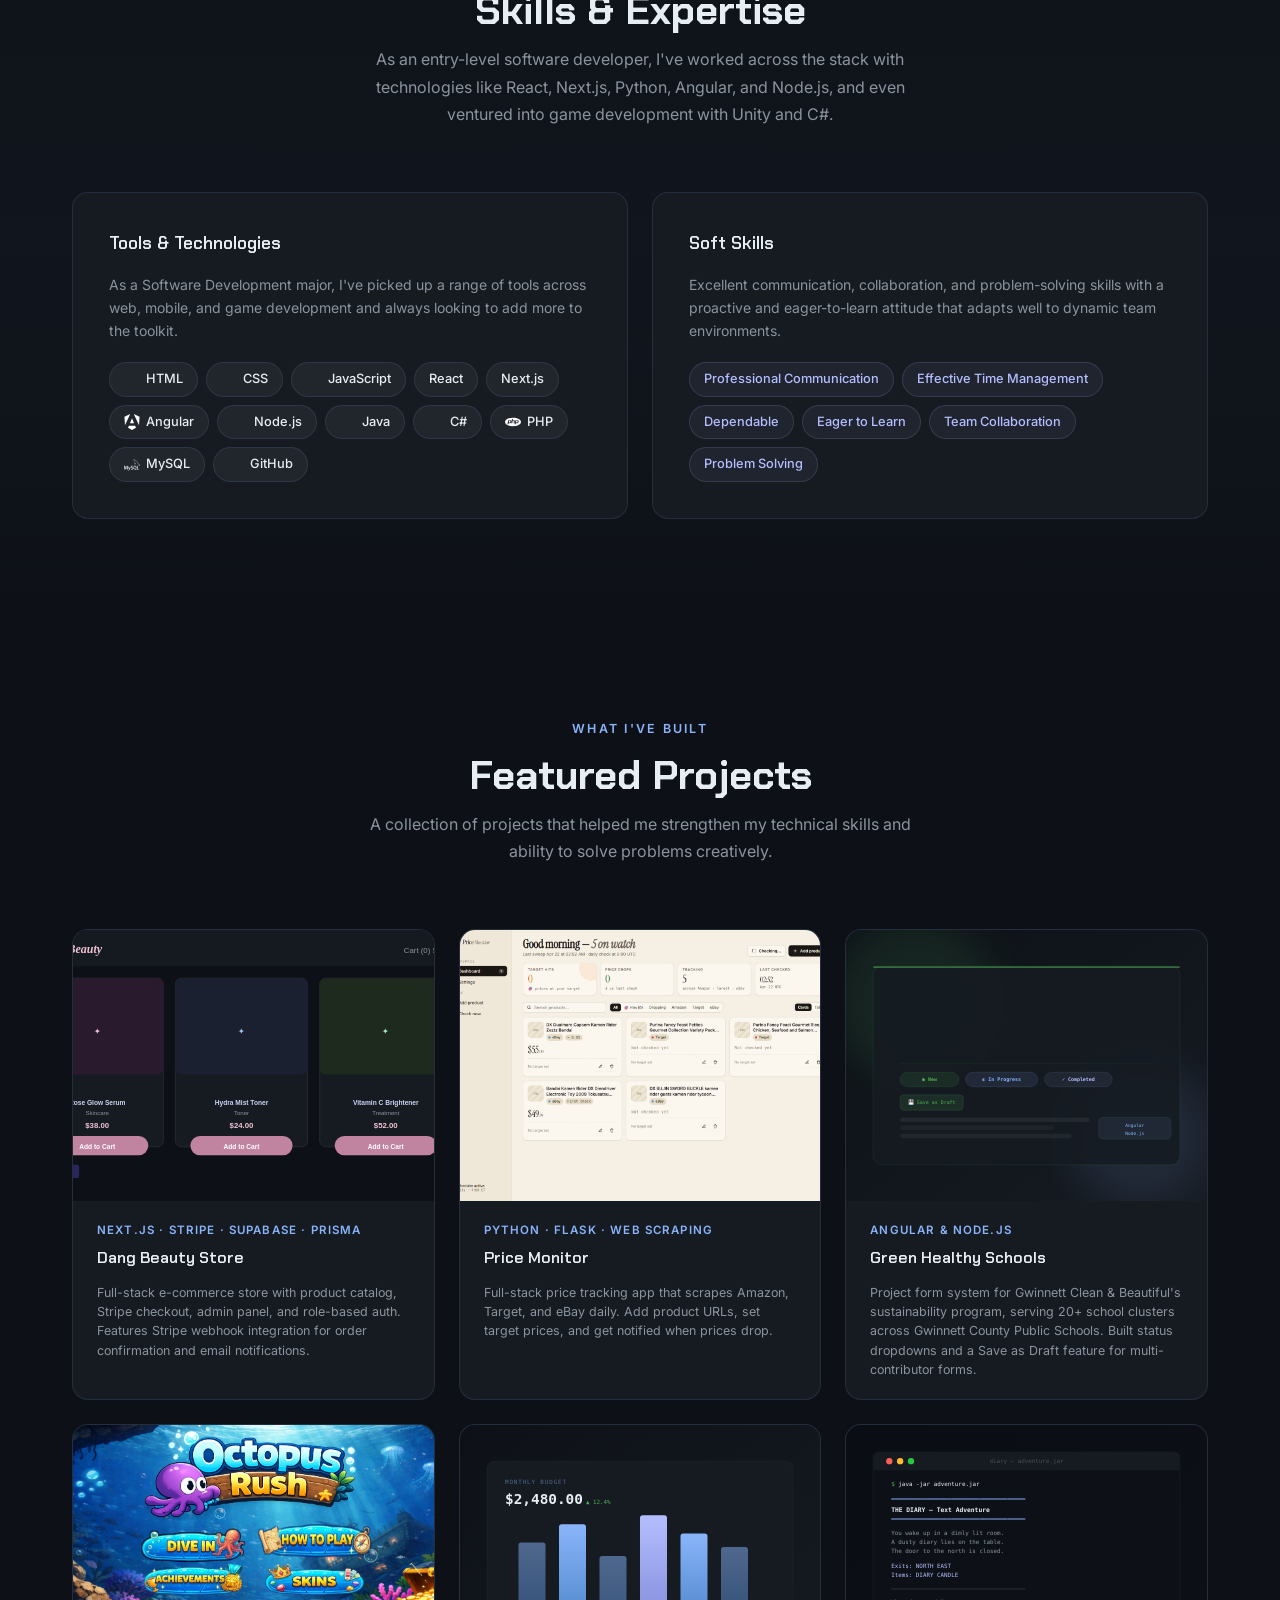
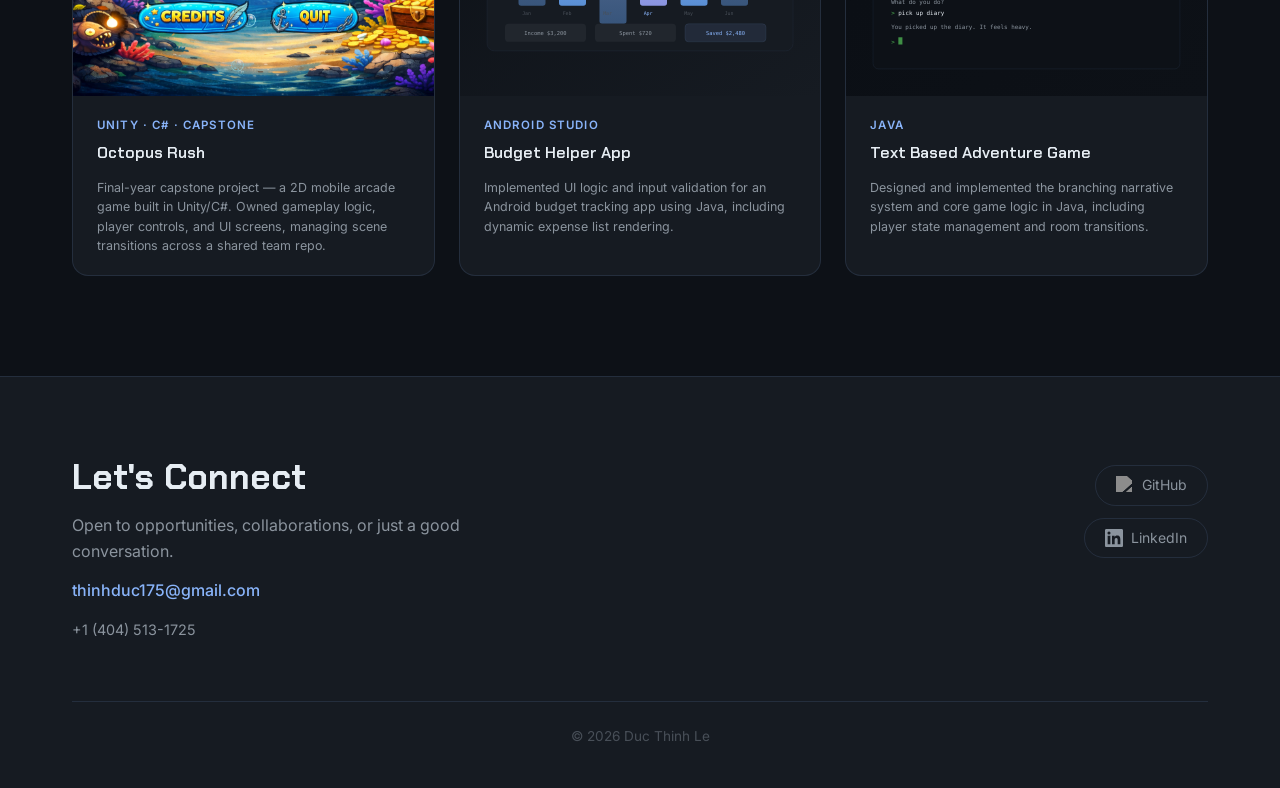
==== commit bd3acea0: "Replace Job Tracker with Dang Beauty Store as lead solo project - Full e-commerce store with Stripe," ====
--- a/index.html
+++ b/index.html
@@ -152,15 +152,15 @@
         </div>
         <div class="projects__grid">
 
-          <a href="https://job-tracker-pi-dusky.vercel.app" target="_blank" rel="noopener noreferrer" class="project-card">
-            <div class="project-card__img-wrap">
-              <img src="./assets/JobTracker.png" alt="Job Tracker" class="project-card__img" />
+          <a href="https://dangbeauty.store" target="_blank" rel="noopener noreferrer" class="project-card">
+            <div class="project-card__img-wrap">
+              <img src="./assets/dangbeauty.svg" alt="Dang Beauty Store" class="project-card__img" />
               <div class="project-card__overlay"><span>View Live →</span></div>
             </div>
             <div class="project-card__body">
-              <span class="project-card__tech">Next.js · React · Supabase · Tailwind</span>
-              <h3 class="project-card__title">Job Tracker</h3>
-              <p class="project-card__desc">Full-stack app to track job applications through the hiring pipeline — with status timelines, resume version analytics, and a conversion funnel dashboard. Built with Next.js, Supabase (PostgreSQL + RLS), and deployed on Vercel.</p>
+              <span class="project-card__tech">Next.js · Stripe · Supabase · Prisma</span>
+              <h3 class="project-card__title">Dang Beauty Store</h3>
+              <p class="project-card__desc">Full-stack e-commerce store with product catalog, Stripe checkout, admin panel, and role-based auth. Features Stripe webhook integration for order confirmation and email notifications.</p>
             </div>
           </a>
 
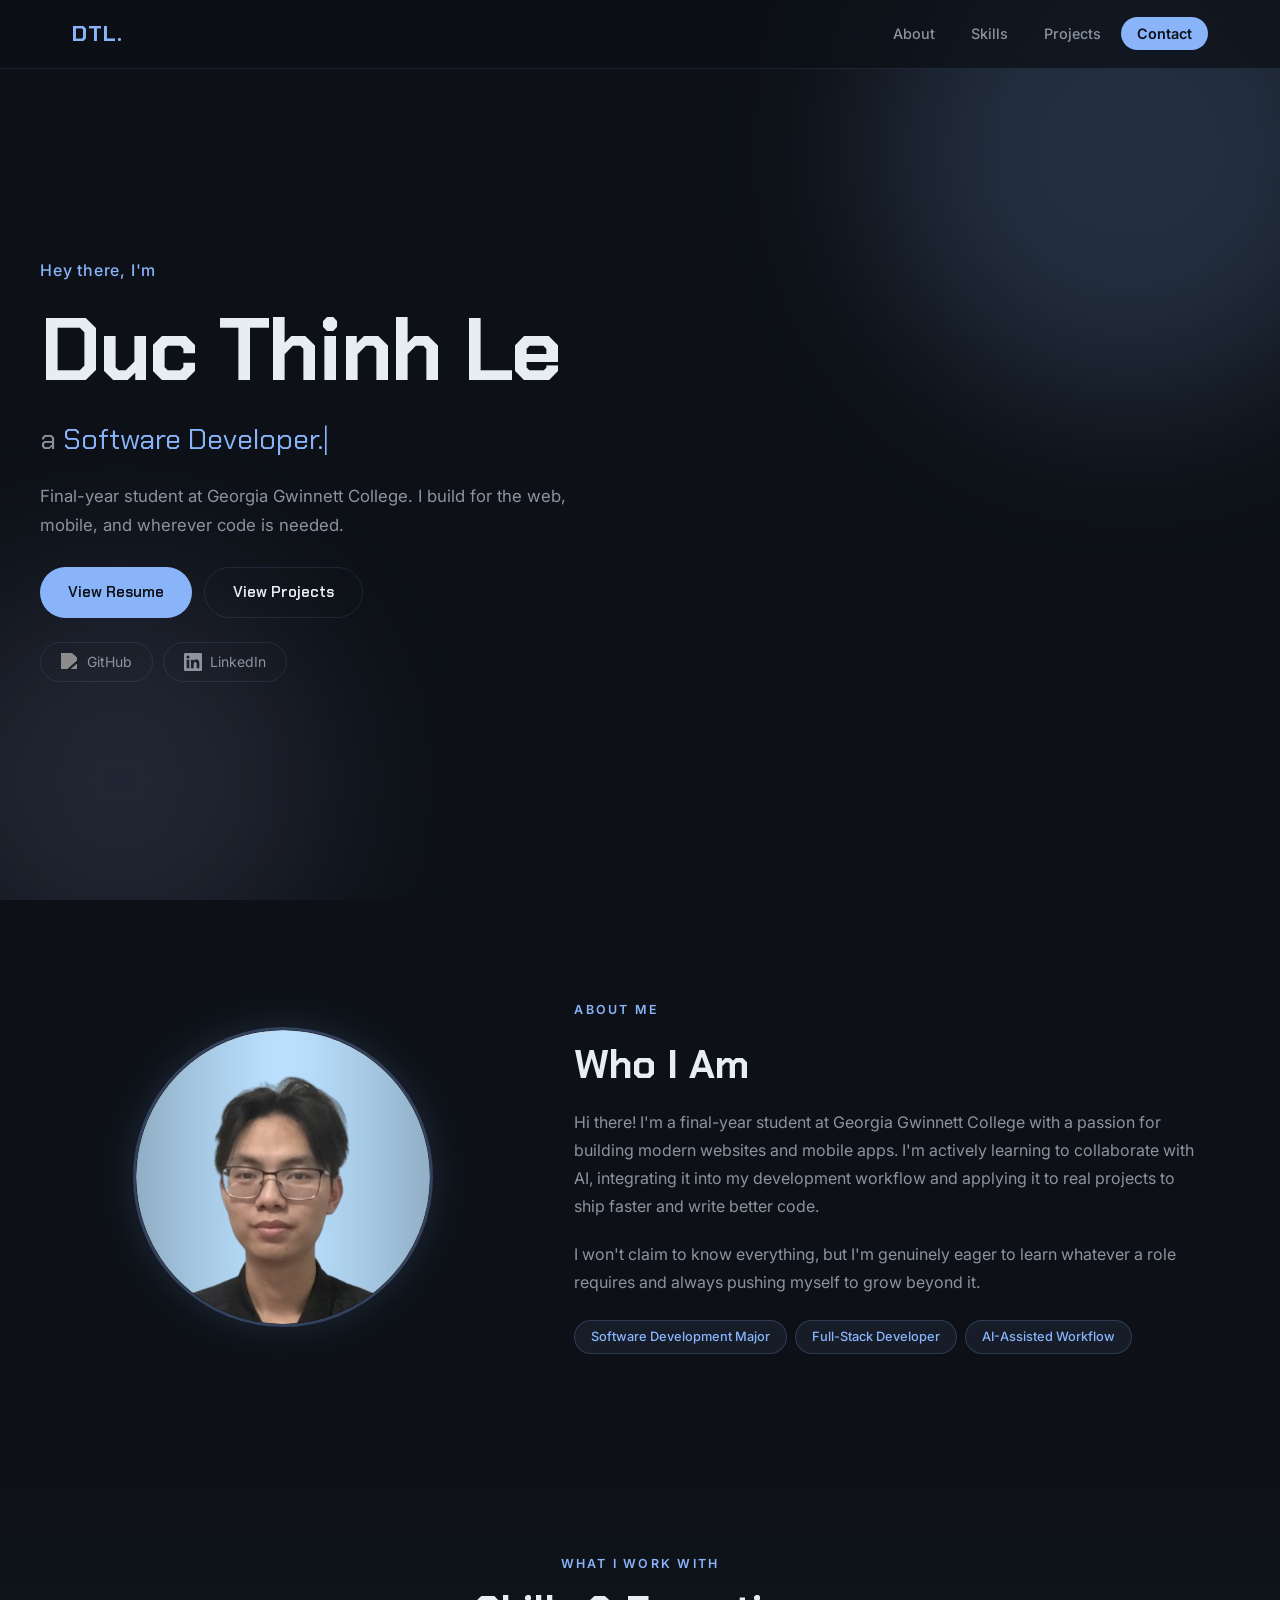
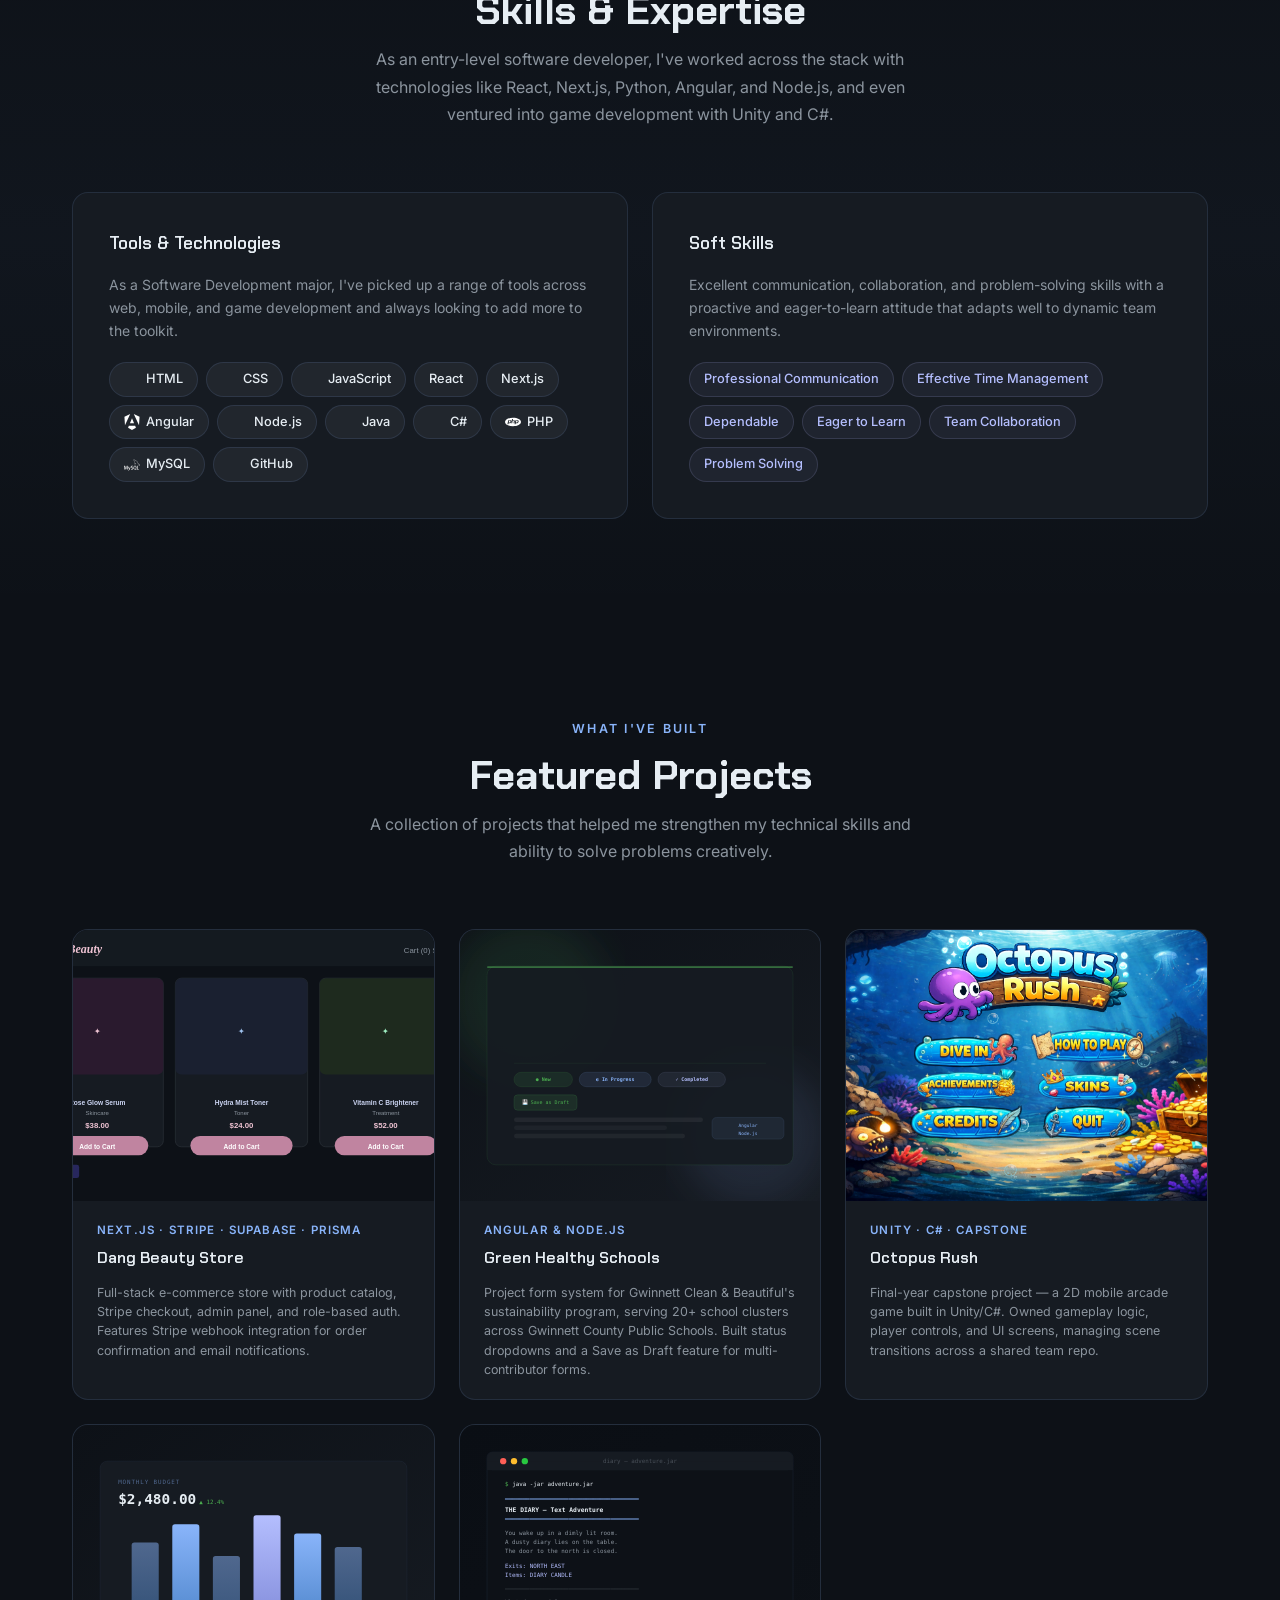
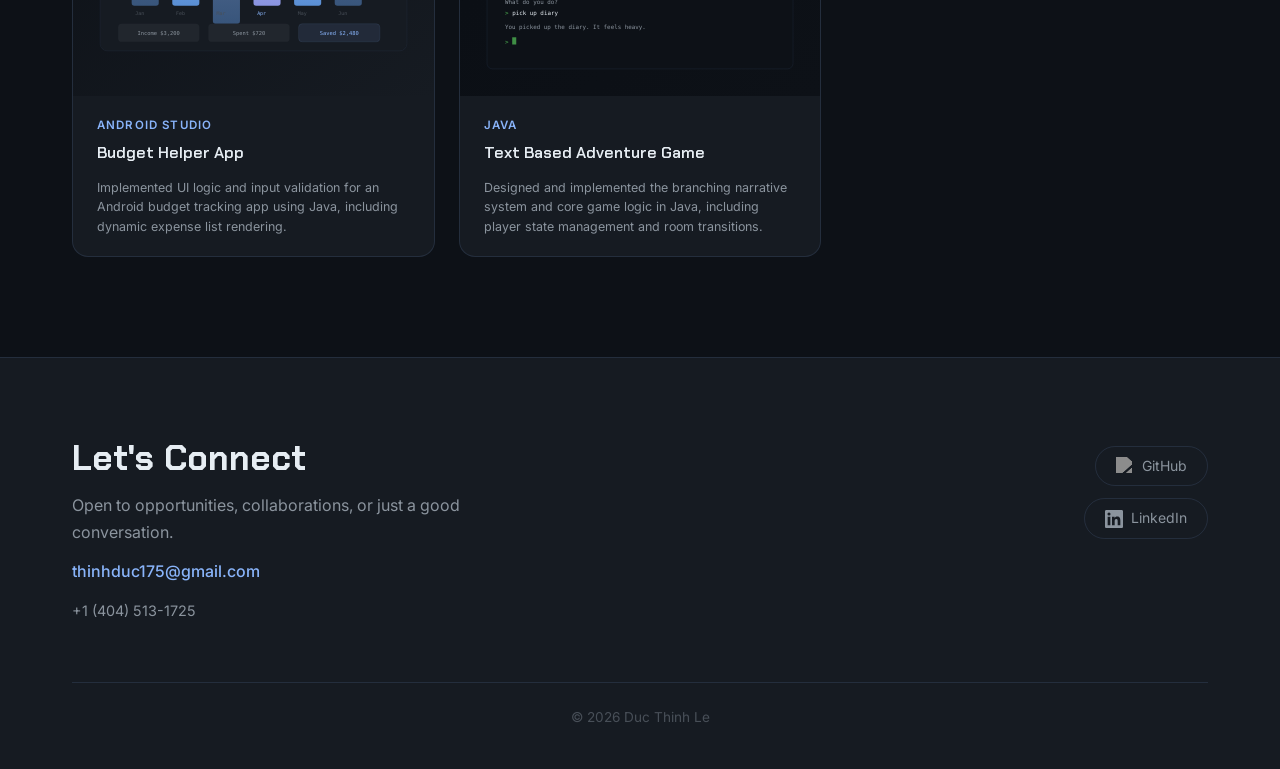
==== commit 603b6d49: "Remove Price Monitor project from portfolio and resume Co-Authored-By: Claude Sonnet 4.6 <noreply@an" ====
--- a/index.html
+++ b/index.html
@@ -164,18 +164,6 @@
             </div>
           </a>
 
-          <a href="https://price-monitor-production-5ecb.up.railway.app" target="_blank" rel="noopener noreferrer" class="project-card">
-            <div class="project-card__img-wrap">
-              <img src="./assets/price_monitor.png" alt="Price Monitor" class="project-card__img" />
-              <div class="project-card__overlay"><span>View Live →</span></div>
-            </div>
-            <div class="project-card__body">
-              <span class="project-card__tech">Python · Flask · Web Scraping</span>
-              <h3 class="project-card__title">Price Monitor</h3>
-              <p class="project-card__desc">Full-stack price tracking app that scrapes Amazon, Target, and eBay daily. Add product URLs, set target prices, and get notified when prices drop.</p>
-            </div>
-          </a>
-
           <a href="https://github.com/GGC-SD/GreenHealthySchools" target="_blank" rel="noopener noreferrer" class="project-card">
             <div class="project-card__img-wrap">
               <img src="./assets/green-healthy-schools.svg" alt="Green Healthy Schools" class="project-card__img" />
